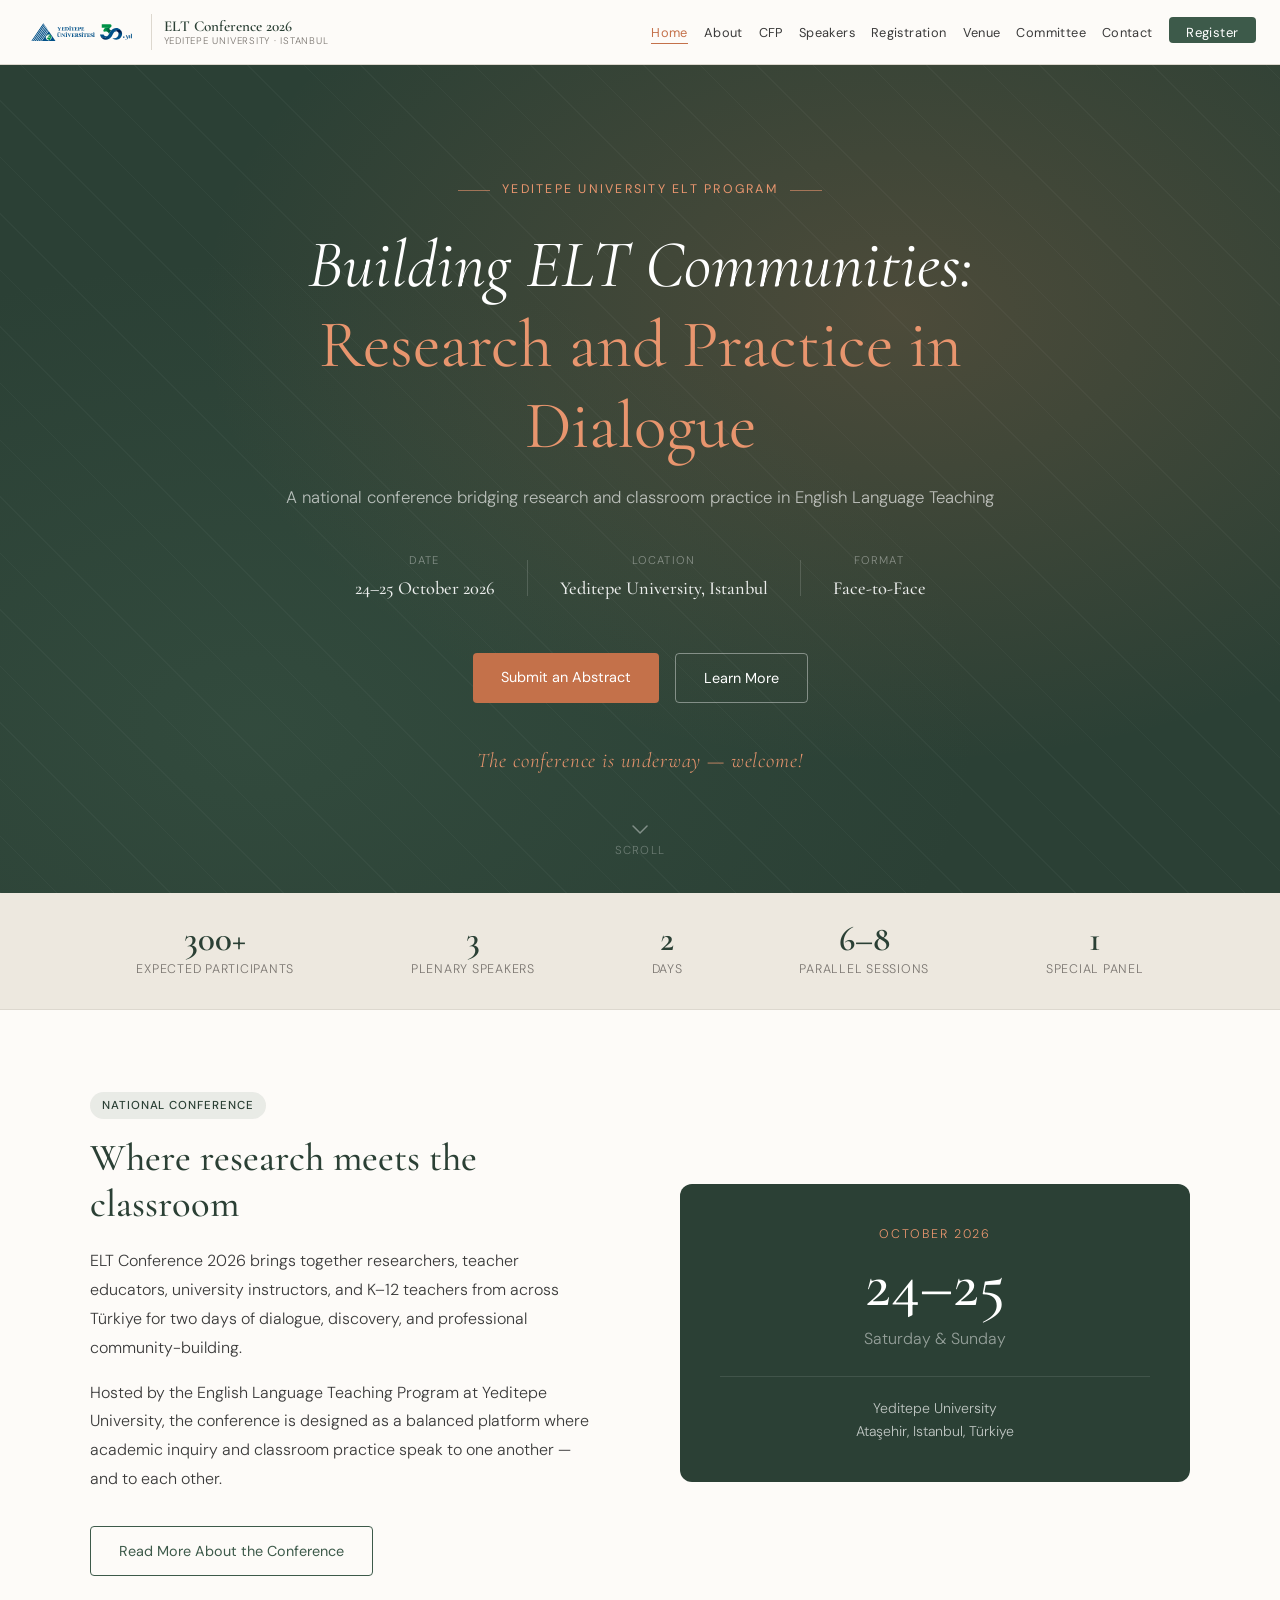
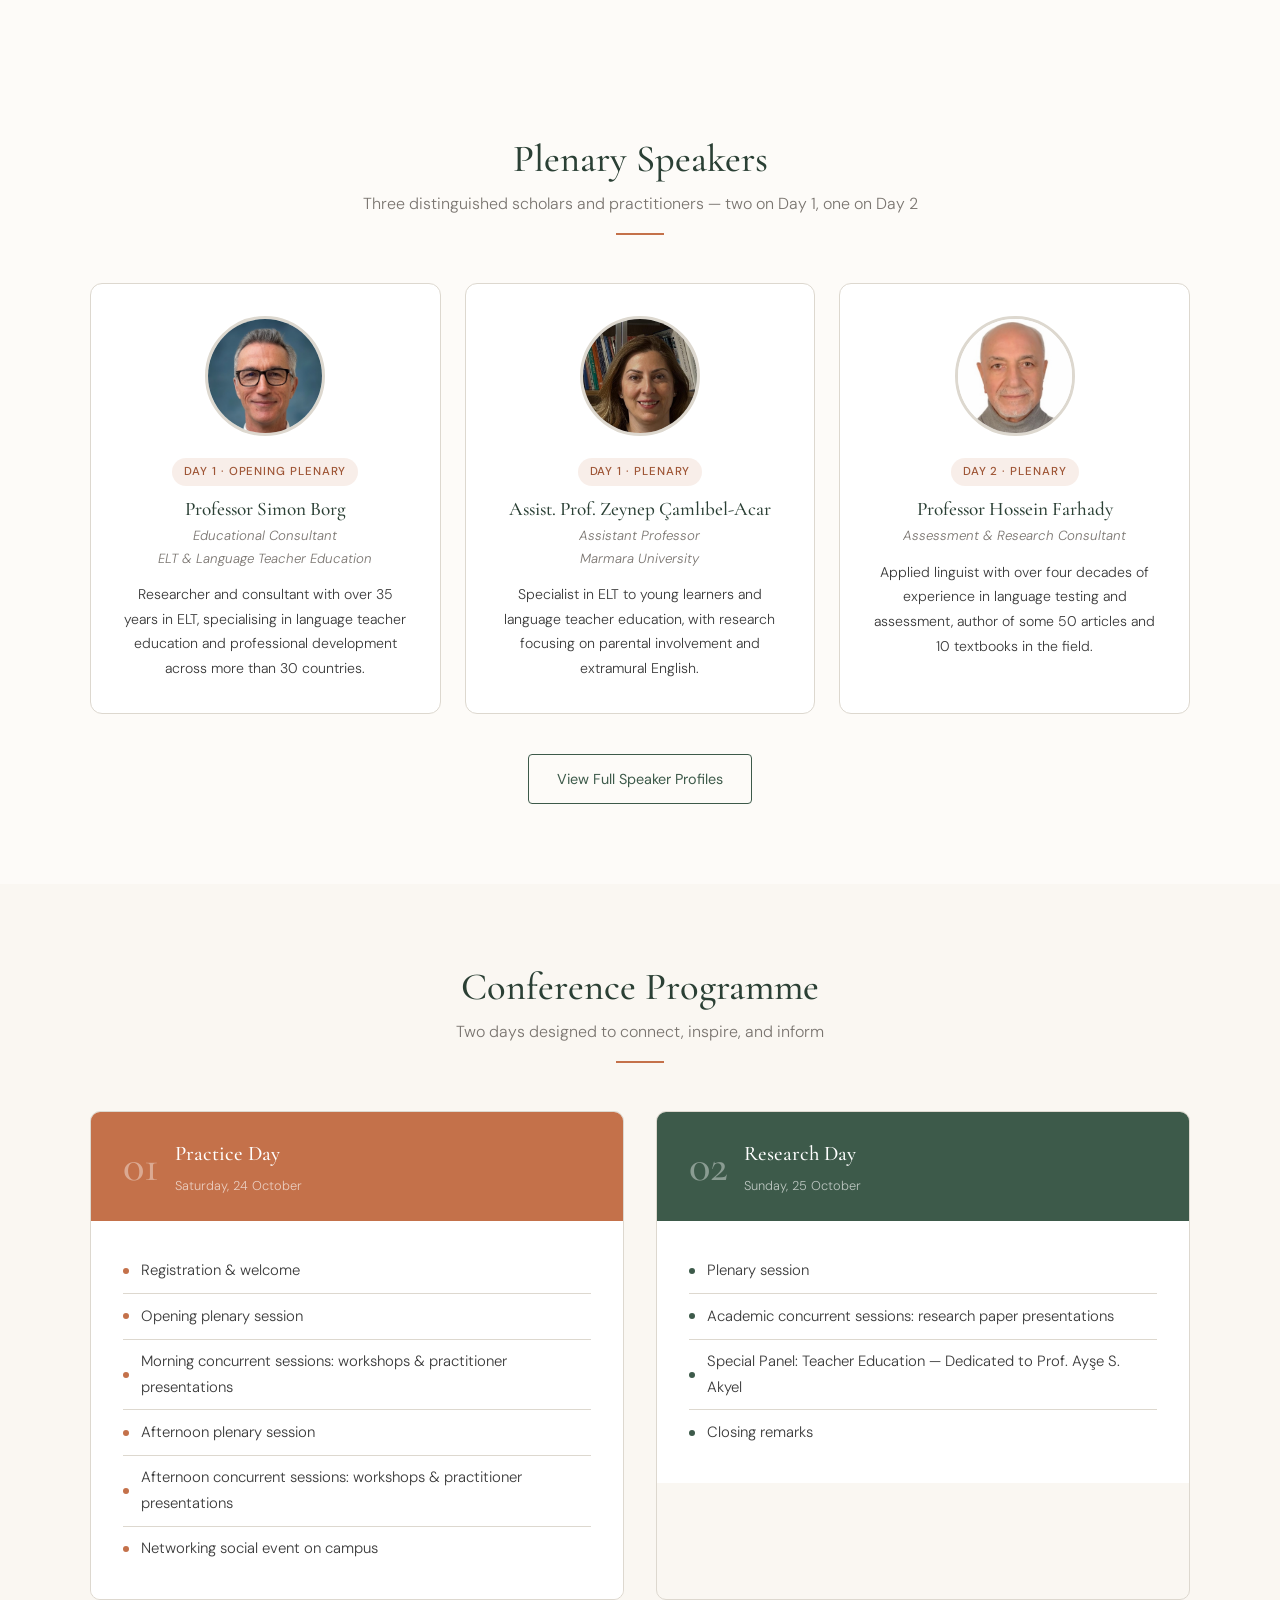
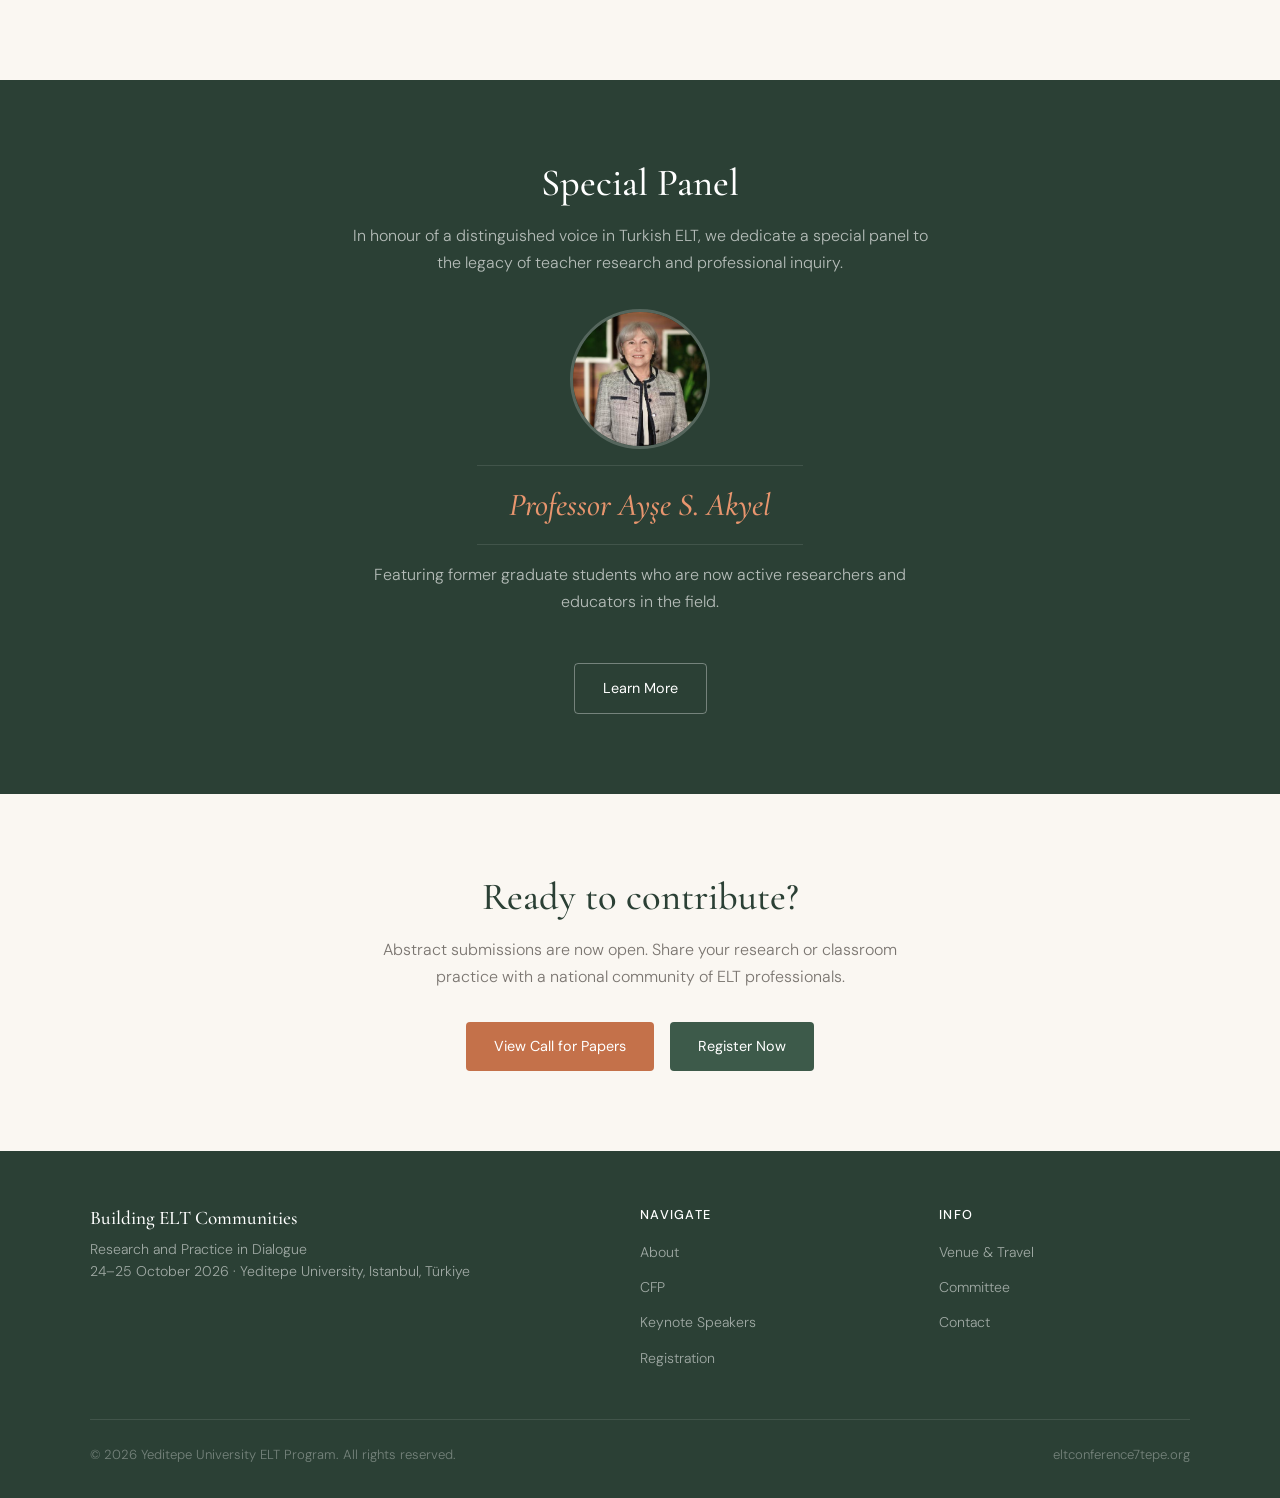
==== index.html @ a8ab94f6 "Update index.html" ====
<!DOCTYPE html>
<html lang="en">
<head>
  <meta charset="UTF-8">
  <meta name="viewport" content="width=device-width, initial-scale=1.0">
  <link rel="icon" href="data:image/svg+xml,<svg xmlns='http://www.w3.org/2000/svg' viewBox='0 0 32 32'><rect width='32' height='32' rx='5' fill='%232B4035'/><text x='50%25' y='44%25' dominant-baseline='middle' text-anchor='middle' font-family='Georgia,serif' font-size='13' font-weight='700' fill='%23E8956E'>YU</text><text x='50%25' y='78%25' dominant-baseline='middle' text-anchor='middle' font-family='Georgia,serif' font-size='9' font-weight='400' fill='rgba(255,255,255,0.7)'>ELT</text></svg>">
  <title>ELT Conference 2026 – Yeditepe University</title>
  <meta name="description" content="Building ELT Communities: Research and Practice in Dialogue. 24–25 October 2026, Yeditepe University, Istanbul.">
  <link rel="stylesheet" href="style.css">
  <style>
    .hero {
      min-height: 92vh;
      background: var(--forest-dark);
      display: flex;
      align-items: center;
      justify-content: center;
      text-align: center;
      position: relative;
      overflow: hidden;
      padding: 4rem 2rem;
    }

    .hero::before {
      content: '';
      position: absolute;
      inset: 0;
      background:
        radial-gradient(ellipse at 70% 30%, rgba(196,113,74,0.22) 0%, transparent 55%),
        radial-gradient(ellipse at 20% 80%, rgba(82,122,98,0.18) 0%, transparent 50%);
      pointer-events: none;
    }

    .hero-pattern {
      position: absolute;
      inset: 0;
      opacity: 0.03;
      background-image: repeating-linear-gradient(
        45deg,
        #fff 0px, #fff 1px,
        transparent 1px, transparent 40px
      );
      pointer-events: none;
    }

    .hero-content {
      position: relative;
      z-index: 1;
      max-width: 780px;
    }

    .hero-eyebrow {
      font-size: 0.78rem;
      letter-spacing: 0.18em;
      text-transform: uppercase;
      color: var(--terracotta-light);
      font-weight: 400;
      margin-bottom: 1.5rem;
      display: flex;
      align-items: center;
      justify-content: center;
      gap: 0.75rem;
    }

    .hero-eyebrow::before,
    .hero-eyebrow::after {
      content: '';
      width: 32px;
      height: 1px;
      background: var(--terracotta-light);
      opacity: 0.6;
    }

    .hero h1 {
      color: #fff;
      font-size: clamp(2.4rem, 6vw, 4.2rem);
      font-style: italic;
      margin-bottom: 1rem;
      font-weight: 400;
    }

    .hero h1 em {
      font-style: normal;
      color: var(--terracotta-light);
    }

    .hero-subtitle {
      font-size: 1.05rem;
      color: rgba(255,255,255,0.65);
      margin-bottom: 2.5rem;
      font-weight: 300;
    }

    .hero-meta {
      display: flex;
      align-items: center;
      justify-content: center;
      gap: 2rem;
      flex-wrap: wrap;
      margin-bottom: 3rem;
    }

    .hero-meta-item {
      text-align: center;
    }

    .hero-meta-item .label {
      display: block;
      font-size: 0.7rem;
      letter-spacing: 0.12em;
      text-transform: uppercase;
      color: rgba(255,255,255,0.4);
      margin-bottom: 0.2rem;
    }

    .hero-meta-item .value {
      font-family: 'Cormorant Garamond', serif;
      font-size: 1.15rem;
      font-weight: 500;
      color: rgba(255,255,255,0.9);
    }

    .hero-sep {
      width: 1px;
      height: 36px;
      background: rgba(255,255,255,0.15);
    }

    .hero-actions {
      display: flex;
      gap: 1rem;
      justify-content: center;
      flex-wrap: wrap;
    }

    .hero-scroll {
      position: absolute;
      bottom: 2rem;
      left: 50%;
      transform: translateX(-50%);
      display: flex;
      flex-direction: column;
      align-items: center;
      gap: 0.4rem;
      color: rgba(255,255,255,0.3);
      font-size: 0.72rem;
      letter-spacing: 0.1em;
      text-transform: uppercase;
      animation: bounceDown 2s ease-in-out infinite;
    }

    .hero-scroll svg { opacity: 0.4; }

    @keyframes bounceDown {
      0%, 100% { transform: translateX(-50%) translateY(0); }
      50%       { transform: translateX(-50%) translateY(6px); }
    }

    /* Countdown */
    .hero-countdown {
      margin-top: 2.5rem;
      display: flex;
      gap: 1.25rem;
      justify-content: center;
      flex-wrap: wrap;
    }

    .countdown-unit {
      display: flex;
      flex-direction: column;
      align-items: center;
      gap: 0.35rem;
    }

    .countdown-number {
      font-family: 'Cormorant Garamond', serif;
      font-size: 3rem;
      font-weight: 500;
      color: #fff;
      line-height: 1;
      min-width: 3ch;
      text-align: center;
      background: rgba(255,255,255,0.07);
      border: 1px solid rgba(255,255,255,0.12);
      border-radius: 8px;
      padding: 0.5rem 1rem;
      letter-spacing: 0.02em;
    }

    .countdown-label {
      font-size: 0.65rem;
      letter-spacing: 0.12em;
      text-transform: uppercase;
      color: rgba(255,255,255,0.4);
    }

    .countdown-sep {
      font-family: 'Cormorant Garamond', serif;
      font-size: 2.4rem;
      color: rgba(255,255,255,0.2);
      line-height: 1;
      padding-top: 0.5rem;
      align-self: flex-start;
    }

    .countdown-ended {
      font-family: 'Cormorant Garamond', serif;
      font-size: 1.3rem;
      font-style: italic;
      color: var(--terracotta-light);
      letter-spacing: 0.04em;
    }

    /* Stats strip */
    .stats-strip {
      background: var(--sand);
      border-bottom: 1px solid var(--border);
      padding: 1.75rem 2rem;
    }

    .stats-inner {
      max-width: 1100px;
      margin: 0 auto;
      display: flex;
      justify-content: space-around;
      flex-wrap: wrap;
      gap: 1.5rem;
    }

    .stat {
      text-align: center;
    }

    .stat-number {
      font-family: 'Cormorant Garamond', serif;
      font-size: 2.2rem;
      font-weight: 600;
      color: var(--forest-dark);
      line-height: 1;
      margin-bottom: 0.2rem;
    }

    .stat-label {
      font-size: 0.78rem;
      letter-spacing: 0.06em;
      color: var(--muted);
      text-transform: uppercase;
    }

    /* About strip */
    .about-strip {
      padding: 5rem 2rem;
    }

    .about-strip-inner {
      max-width: 1100px;
      margin: 0 auto;
      display: grid;
      grid-template-columns: 1fr 1fr;
      gap: 5rem;
      align-items: center;
    }

    .about-text h2 {
      color: var(--forest-dark);
      margin-bottom: 1.25rem;
    }

    .about-text p {
      margin-bottom: 1rem;
      line-height: 1.8;
    }

    .about-visual {
      position: relative;
    }

    .date-card {
      background: var(--forest-dark);
      color: #fff;
      border-radius: 12px;
      padding: 2.5rem;
      text-align: center;
    }

    .date-card .month {
      font-size: 0.78rem;
      letter-spacing: 0.15em;
      text-transform: uppercase;
      color: var(--terracotta-light);
      margin-bottom: 0.5rem;
    }

    .date-card .days {
      font-family: 'Cormorant Garamond', serif;
      font-size: 4rem;
      font-weight: 500;
      color: #fff;
      line-height: 1;
      margin-bottom: 0.5rem;
    }

    .date-card .year {
      font-size: 1rem;
      color: rgba(255,255,255,0.5);
      margin-bottom: 1.5rem;
    }

    .date-card .location {
      font-size: 0.88rem;
      color: rgba(255,255,255,0.7);
      border-top: 1px solid rgba(255,255,255,0.1);
      padding-top: 1.25rem;
      line-height: 1.6;
    }

    /* Days section */
    .days-grid {
      max-width: 1100px;
      margin: 0 auto;
      display: grid;
      grid-template-columns: 1fr 1fr;
      gap: 2rem;
    }

    .day-card {
      border-radius: 10px;
      overflow: hidden;
      border: 1px solid var(--border);
    }

    .day-header {
      padding: 1.5rem 2rem;
      display: flex;
      align-items: center;
      gap: 1rem;
    }

    .day-header.day1 { background: var(--terracotta); }
    .day-header.day2 { background: var(--forest); }

    .day-num {
      font-family: 'Cormorant Garamond', serif;
      font-size: 2.8rem;
      font-weight: 500;
      color: rgba(255,255,255,0.4);
      line-height: 1;
    }

    .day-info .day-title {
      font-family: 'Cormorant Garamond', serif;
      font-size: 1.3rem;
      font-weight: 500;
      color: #fff;
    }

    .day-info .day-date {
      font-size: 0.8rem;
      color: rgba(255,255,255,0.65);
      margin-top: 0.2rem;
    }

    .day-body {
      background: #fff;
      padding: 1.75rem 2rem;
    }

    .day-body ul {
      list-style: none;
    }

    .day-body ul li {
      padding: 0.6rem 0;
      border-bottom: 1px solid var(--border);
      font-size: 0.93rem;
      color: var(--ink-light);
      display: flex;
      align-items: center;
      gap: 0.75rem;
    }

    .day-body ul li:last-child { border-bottom: none; }

    .day-body ul li::before {
      content: '';
      width: 6px;
      height: 6px;
      border-radius: 50%;
      flex-shrink: 0;
    }

    .day-card:first-child .day-body ul li::before { background: var(--terracotta); }
    .day-card:last-child  .day-body ul li::before { background: var(--forest); }

    /* Panel spotlight */
    .panel-spotlight {
      background: var(--forest-dark);
      padding: 5rem 2rem;
      text-align: center;
    }

    .panel-spotlight h2 {
      color: #fff;
      margin-bottom: 1rem;
    }

    .panel-spotlight p {
      color: rgba(255,255,255,0.65);
      max-width: 600px;
      margin: 0 auto 2rem;
    }

    .panel-name {
      display: inline-block;
      font-family: 'Cormorant Garamond', serif;
      font-size: 2rem;
      font-weight: 500;
      font-style: italic;
      color: var(--terracotta-light);
      border-top: 1px solid rgba(255,255,255,0.1);
      border-bottom: 1px solid rgba(255,255,255,0.1);
      padding: 0.75rem 2rem;
      margin-bottom: 1rem;
    }

    /* CTA */
    .cta-section {
      padding: 5rem 2rem;
      text-align: center;
      background: var(--cream);
    }

    .cta-section h2 {
      color: var(--forest-dark);
      margin-bottom: 1rem;
    }

    .cta-section p {
      color: var(--muted);
      margin-bottom: 2rem;
      max-width: 520px;
      margin-left: auto;
      margin-right: auto;
    }

    @media (max-width: 768px) {
      .about-strip-inner { grid-template-columns: 1fr; gap: 3rem; }
      .days-grid { grid-template-columns: 1fr; }
      .hero-sep { display: none; }
    }
  </style>
</head>
<body>

<nav>
  <div class="nav-inner">
    <a href="index.html" class="nav-logo">
  <img src="yulogo.svg" alt="Yeditepe University" style="height:32px;width:auto;display:block;">
  <span class="nav-logo-divider"></span>
  <span class="nav-logo-text">
    ELT Conference 2026
    <span>Yeditepe University · Istanbul</span>
  </span>
</a>
    <ul class="nav-links" id="nav-links">
      <li><a href="index.html" class="active">Home</a></li>
      <li><a href="about.html">About</a></li>
      <li><a href="cfp.html">CFP</a></li>
      <li><a href="speakers.html">Speakers</a></li>
      <li><a href="registration.html">Registration</a></li>
      <li><a href="venue.html">Venue</a></li>
      <li><a href="committee.html">Committee</a></li>
      <li><a href="contact.html">Contact</a></li>
      <li><a href="registration.html" class="nav-register">Register</a></li>
    </ul>
    <button class="nav-hamburger" id="hamburger" aria-label="Menu">
      <span></span><span></span><span></span>
    </button>
  </div>
</nav>

<!-- HERO -->
<section class="hero">
  <div class="hero-pattern"></div>
  <div class="hero-content">
    <div class="hero-eyebrow fade-up">Yeditepe University ELT Program</div>
    <h1 class="fade-up fade-up-2">
      Building ELT Communities:<br>
      <em>Research and Practice in Dialogue</em>
    </h1>
    <p class="hero-subtitle fade-up fade-up-3">
      A national conference bridging research and classroom practice in English Language Teaching
    </p>
    <div class="hero-meta fade-up fade-up-4">
      <div class="hero-meta-item">
        <span class="label">Date</span>
        <span class="value">24–25 October 2026</span>
      </div>
      <div class="hero-sep"></div>
      <div class="hero-meta-item">
        <span class="label">Location</span>
        <span class="value">Yeditepe University, Istanbul</span>
      </div>
      <div class="hero-sep"></div>
      <div class="hero-meta-item">
        <span class="label">Format</span>
        <span class="value">Face-to-Face</span>
      </div>
    </div>
    <div class="hero-actions fade-up fade-up-4">
      <a href="cfp.html" class="btn btn-primary">Submit an Abstract</a>
      <a href="about.html" class="btn btn-outline" style="color:#fff;border-color:rgba(255,255,255,0.4);">Learn More</a>
    </div>

    <!-- COUNTDOWN -->
    <div class="hero-countdown fade-up fade-up-4" id="countdown-wrap">
      <div class="countdown-unit">
        <span class="countdown-number" id="cd-days">--</span>
        <span class="countdown-label">Days</span>
      </div>
      <span class="countdown-sep">:</span>
      <div class="countdown-unit">
        <span class="countdown-number" id="cd-hours">--</span>
        <span class="countdown-label">Hours</span>
      </div>
      <span class="countdown-sep">:</span>
      <div class="countdown-unit">
        <span class="countdown-number" id="cd-minutes">--</span>
        <span class="countdown-label">Minutes</span>
      </div>
      <span class="countdown-sep">:</span>
      <div class="countdown-unit">
        <span class="countdown-number" id="cd-seconds">--</span>
        <span class="countdown-label">Seconds</span>
      </div>
    </div>
  </div>
  <div class="hero-scroll">
    <svg width="16" height="10" viewBox="0 0 16 10" fill="none">
      <path d="M1 1L8 8L15 1" stroke="white" stroke-width="1.5" stroke-linecap="round"/>
    </svg>
    Scroll
  </div>
</section>

<!-- STATS STRIP -->
<div class="stats-strip">
  <div class="stats-inner">
    <div class="stat">
      <div class="stat-number">300+</div>
      <div class="stat-label">Expected Participants</div>
    </div>
    <div class="stat">
      <div class="stat-number">3</div>
      <div class="stat-label">Plenary Speakers</div>
    </div>
    <div class="stat">
      <div class="stat-number">2</div>
      <div class="stat-label">Days</div>
    </div>
    <div class="stat">
      <div class="stat-number">6–8</div>
      <div class="stat-label">Parallel Sessions</div>
    </div>
    <div class="stat">
      <div class="stat-number">1</div>
      <div class="stat-label">Special Panel</div>
    </div>
  </div>
</div>

<!-- ABOUT STRIP -->
<div class="about-strip">
  <div class="about-strip-inner">
    <div class="about-text">
      <span class="badge badge-forest" style="margin-bottom:1rem;">National Conference</span>
      <h2>Where research meets the classroom</h2>
      <p>
        ELT Conference 2026 brings together researchers, teacher educators, university instructors, and K–12 teachers from across Türkiye for two days of dialogue, discovery, and professional community-building.
      </p>
      <p>
        Hosted by the English Language Teaching Program at Yeditepe University, the conference is designed as a balanced platform where academic inquiry and classroom practice speak to one another — and to each other.
      </p>
      <a href="about.html" class="btn btn-outline" style="margin-top:1rem;">Read More About the Conference</a>
    </div>
    <div class="about-visual">
      <div class="date-card">
        <div class="month">October 2026</div>
        <div class="days">24–25</div>
        <div class="year">Saturday & Sunday</div>
        <div class="location">
          Yeditepe University<br>
          Ataşehir, Istanbul, Türkiye
        </div>
      </div>
    </div>
  </div>
</div>

<!-- PLENARY SPEAKERS -->
<section class="section">
  <div class="section-title">
    <h2>Plenary Speakers</h2>
    <p>Three distinguished scholars and practitioners — two on Day 1, one on Day 2</p>
    <span class="ornament"></span>
  </div>
  <div style="max-width:1100px;margin:0 auto;display:grid;grid-template-columns:repeat(3,1fr);gap:1.5rem;">

    <div style="background:#fff;border:1px solid var(--border);border-radius:12px;padding:2rem;text-align:center;">
      <img src="[data-uri]" alt="Professor Simon Borg"
           style="width:120px;height:120px;border-radius:50%;object-fit:cover;object-position:top center;border:3px solid var(--border);margin:0 auto 1.25rem;display:block;">
      <span class="badge badge-terracotta" style="margin-bottom:0.75rem;">Day 1 · Opening Plenary</span>
      <h4 style="color:var(--forest-dark);margin-bottom:0.25rem;font-size:1.2rem;">Professor Simon Borg</h4>
      <p style="font-size:0.83rem;color:var(--muted);font-style:italic;margin-bottom:0.75rem;">Educational Consultant<br>ELT &amp; Language Teacher Education</p>
      <p style="font-size:0.88rem;color:var(--ink-light);line-height:1.75;">Researcher and consultant with over 35 years in ELT, specialising in language teacher education and professional development across more than 30 countries.</p>
    </div>

    <div style="background:#fff;border:1px solid var(--border);border-radius:12px;padding:2rem;text-align:center;">
      <img src="[data-uri]" alt="Assist Prof. Zeynep Çamlıbel-Acar"
           style="width:120px;height:120px;border-radius:50%;object-fit:cover;object-position:center center;border:3px solid var(--border);margin:0 auto 1.25rem;display:block;">
      <span class="badge badge-terracotta" style="margin-bottom:0.75rem;">Day 1 · Plenary</span>
      <h4 style="color:var(--forest-dark);margin-bottom:0.25rem;font-size:1.2rem;">Assist. Prof. Zeynep Çamlıbel-Acar</h4>
      <p style="font-size:0.83rem;color:var(--muted);font-style:italic;margin-bottom:0.75rem;">Assistant Professor<br>Marmara University</p>
      <p style="font-size:0.88rem;color:var(--ink-light);line-height:1.75;">Specialist in ELT to young learners and language teacher education, with research focusing on parental involvement and extramural English.</p>
    </div>

    <div style="background:#fff;border:1px solid var(--border);border-radius:12px;padding:2rem;text-align:center;">
      <img src="[data-uri]" alt="Professor Hossein Farhady"
           style="width:120px;height:120px;border-radius:50%;object-fit:cover;object-position:top center;border:3px solid var(--border);margin:0 auto 1.25rem;display:block;">
      <span class="badge badge-terracotta" style="margin-bottom:0.75rem;">Day 2 · Plenary</span>
      <h4 style="color:var(--forest-dark);margin-bottom:0.25rem;font-size:1.2rem;">Professor Hossein Farhady</h4>
      <p style="font-size:0.83rem;color:var(--muted);font-style:italic;margin-bottom:0.75rem;">Assessment &amp; Research Consultant<br></p>
      <p style="font-size:0.88rem;color:var(--ink-light);line-height:1.75;">Applied linguist with over four decades of experience in language testing and assessment, author of some 50 articles and 10 textbooks in the field.</p>
    </div>

  </div>
  <div style="text-align:center;margin-top:2.5rem;">
    <a href="speakers.html" class="btn btn-outline">View Full Speaker Profiles</a>
  </div>
</section>

<!-- CONFERENCE DAYS -->
<section class="section section-alt">
  <div class="section-title">
    <h2>Conference Programme</h2>
    <p>Two days designed to connect, inspire, and inform</p>
    <span class="ornament"></span>
  </div>
  <div class="days-grid">
    <div class="day-card">
      <div class="day-header day1">
        <div class="day-num">01</div>
        <div class="day-info">
          <div class="day-title">Practice Day</div>
          <div class="day-date">Saturday, 24 October</div>
        </div>
      </div>
      <div class="day-body">
        <ul>
          <li>Registration &amp; welcome</li>
          <li>Opening plenary session</li>
          <li>Morning concurrent sessions: workshops &amp; practitioner presentations</li>
          <li>Afternoon plenary session</li>
          <li>Afternoon concurrent sessions: workshops &amp; practitioner presentations</li>
          <li>Networking social event on campus</li>
        </ul>
      </div>
    </div>
    <div class="day-card">
      <div class="day-header day2">
        <div class="day-num">02</div>
        <div class="day-info">
          <div class="day-title">Research Day</div>
          <div class="day-date">Sunday, 25 October</div>
        </div>
      </div>
      <div class="day-body">
        <ul>
          <li>Plenary session</li>
          <li>Academic concurrent sessions: research paper presentations</li>
          <li>Special Panel: Teacher Education — Dedicated to Prof. Ayşe S. Akyel</li>
          <li>Closing remarks</li>
        </ul>
      </div>
    </div>
  </div>
</section>



<!-- PANEL SPOTLIGHT -->
<section class="panel-spotlight">
  <h2>Special Panel</h2>
  <p>In honour of a distinguished voice in Turkish ELT, we dedicate a special panel to the legacy of teacher research and professional inquiry.</p>
  <img src="[data-uri]" alt="Professor Ayşe S. Akyel"
       style="width:140px;height:140px;border-radius:50%;object-fit:cover;object-position:top center;border:3px solid rgba(255,255,255,0.2);margin:1.5rem auto 1rem;display:block;">
  <div class="panel-name">Professor Ayşe S. Akyel</div>
  <p>Featuring former graduate students who are now active researchers and educators in the field.</p>
  <a href="about.html#panel" class="btn btn-outline" style="color:#fff;border-color:rgba(255,255,255,0.35);margin-top:1rem;">Learn More</a>
</section>

<!-- CTA -->
<section class="cta-section">
  <h2>Ready to contribute?</h2>
  <p>Abstract submissions are now open. Share your research or classroom practice with a national community of ELT professionals.</p>
  <div style="display:flex;gap:1rem;justify-content:center;flex-wrap:wrap;">
    <a href="cfp.html" class="btn btn-primary">View Call for Papers</a>
    <a href="registration.html" class="btn btn-forest">Register Now</a>
  </div>
</section>

<footer>
  <div class="footer-inner">
    <div class="footer-brand">
      <h3>Building ELT Communities</h3>
      <p>Research and Practice in Dialogue<br>24–25 October 2026 · Yeditepe University, Istanbul, Türkiye</p>
    </div>
    <div class="footer-col">
      <h4>Navigate</h4>
      <ul>
        <li><a href="about.html">About</a></li>
        <li><a href="cfp.html">CFP</a></li>
        <li><a href="speakers.html">Keynote Speakers</a></li>
        <li><a href="registration.html">Registration</a></li>
      </ul>
    </div>
    <div class="footer-col">
      <h4>Info</h4>
      <ul>
        <li><a href="venue.html">Venue & Travel</a></li>
        <li><a href="committee.html">Committee</a></li>
        <li><a href="contact.html">Contact</a></li>
      </ul>
    </div>
  </div>
  <div class="footer-bottom">
    <span>© 2026 Yeditepe University ELT Program. All rights reserved.</span>
    <span>eltconference7tepe.org</span>
  </div>
</footer>

<script>
  const hamburger = document.getElementById('hamburger');
  const navLinks = document.getElementById('nav-links');
  hamburger.addEventListener('click', () => navLinks.classList.toggle('open'));

  // Countdown to 24 October 2026 09:00 Istanbul time (UTC+3)
  (function() {
    var target = new Date('2026-10-24T09:00:00+03:00').getTime();

    function pad(n) { return String(n).padStart(2, '0'); }

    function tick() {
      var now  = Date.now();
      var diff = target - now;

      if (diff <= 0) {
        document.getElementById('countdown-wrap').innerHTML =
          '<span class="countdown-ended">The conference is underway — welcome!</span>';
        return;
      }

      var days    = Math.floor(diff / 86400000);
      var hours   = Math.floor((diff % 86400000) / 3600000);
      var minutes = Math.floor((diff % 3600000)  / 60000);
      var seconds = Math.floor((diff % 60000)    / 1000);

      document.getElementById('cd-days').textContent    = days;
      document.getElementById('cd-hours').textContent   = pad(hours);
      document.getElementById('cd-minutes').textContent = pad(minutes);
      document.getElementById('cd-seconds').textContent = pad(seconds);
    }

    tick();
    setInterval(tick, 1000);
  })();
</script>

</body>
</html>
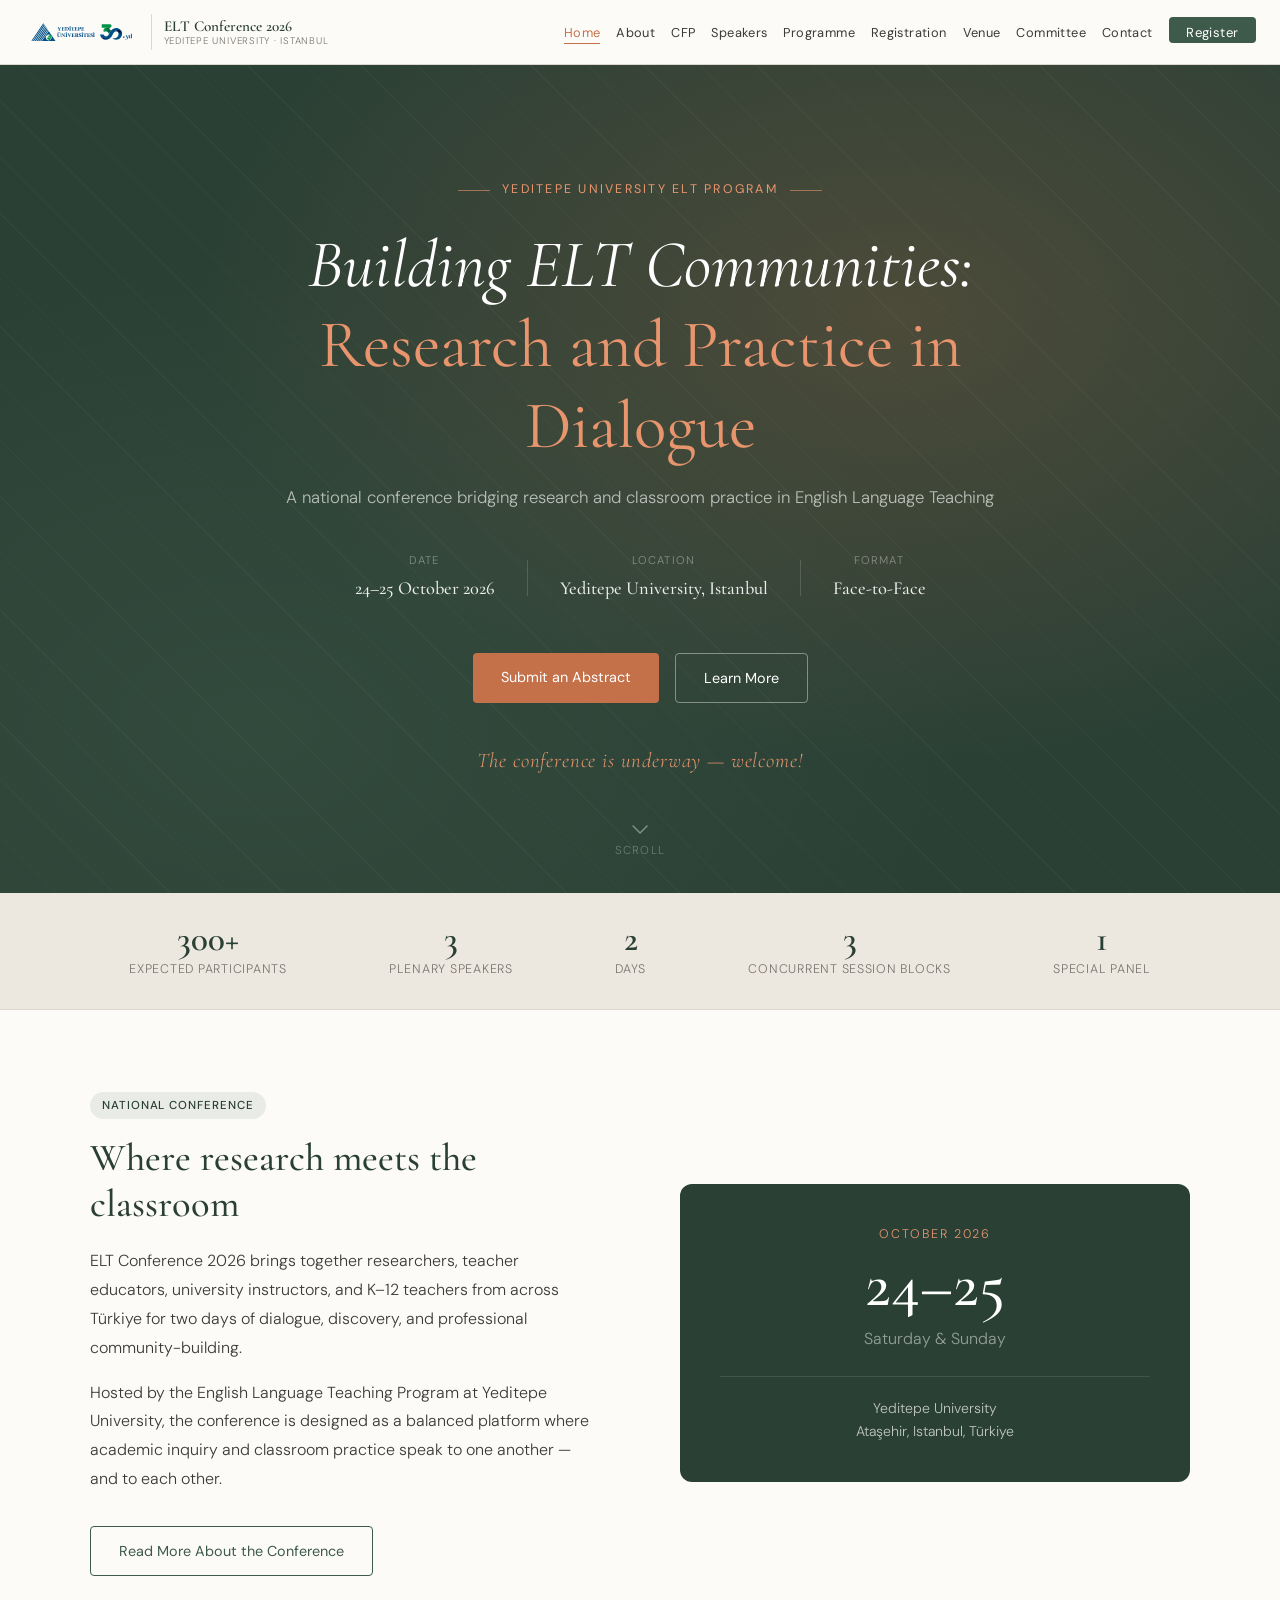
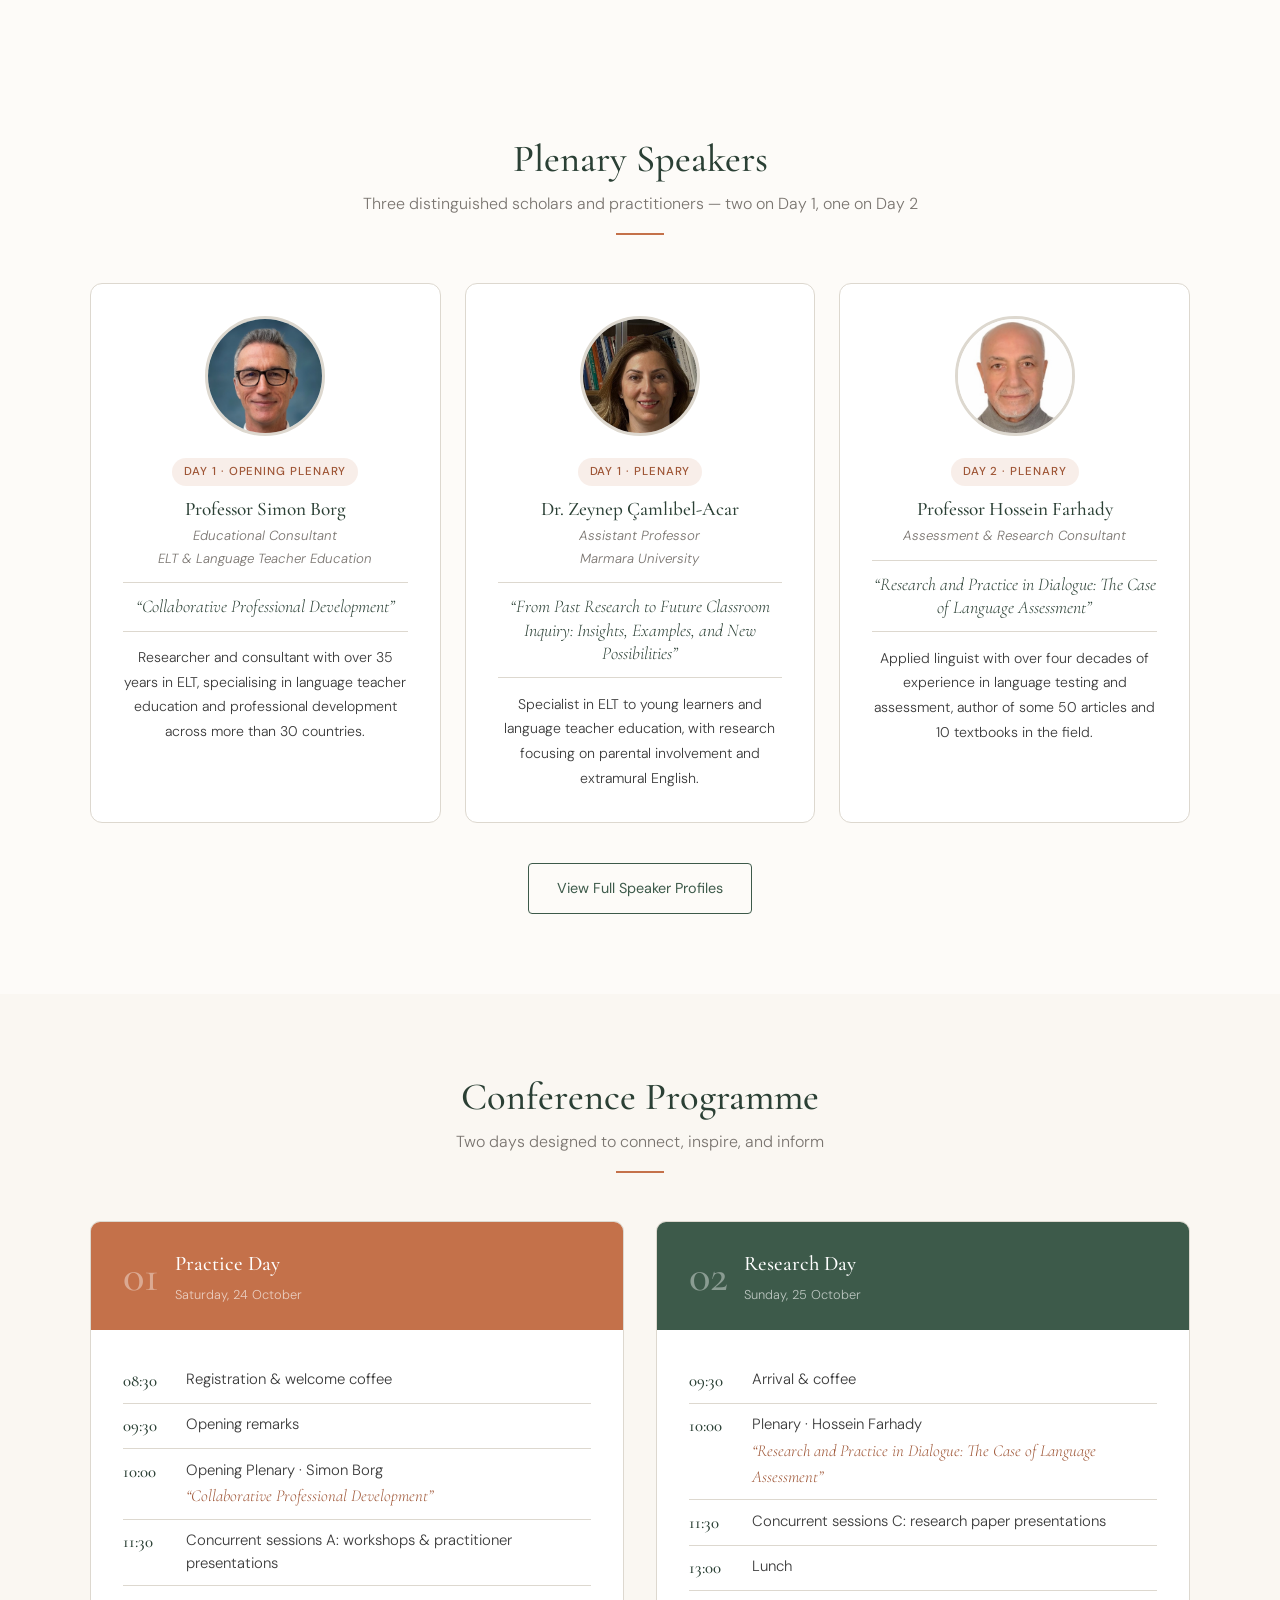
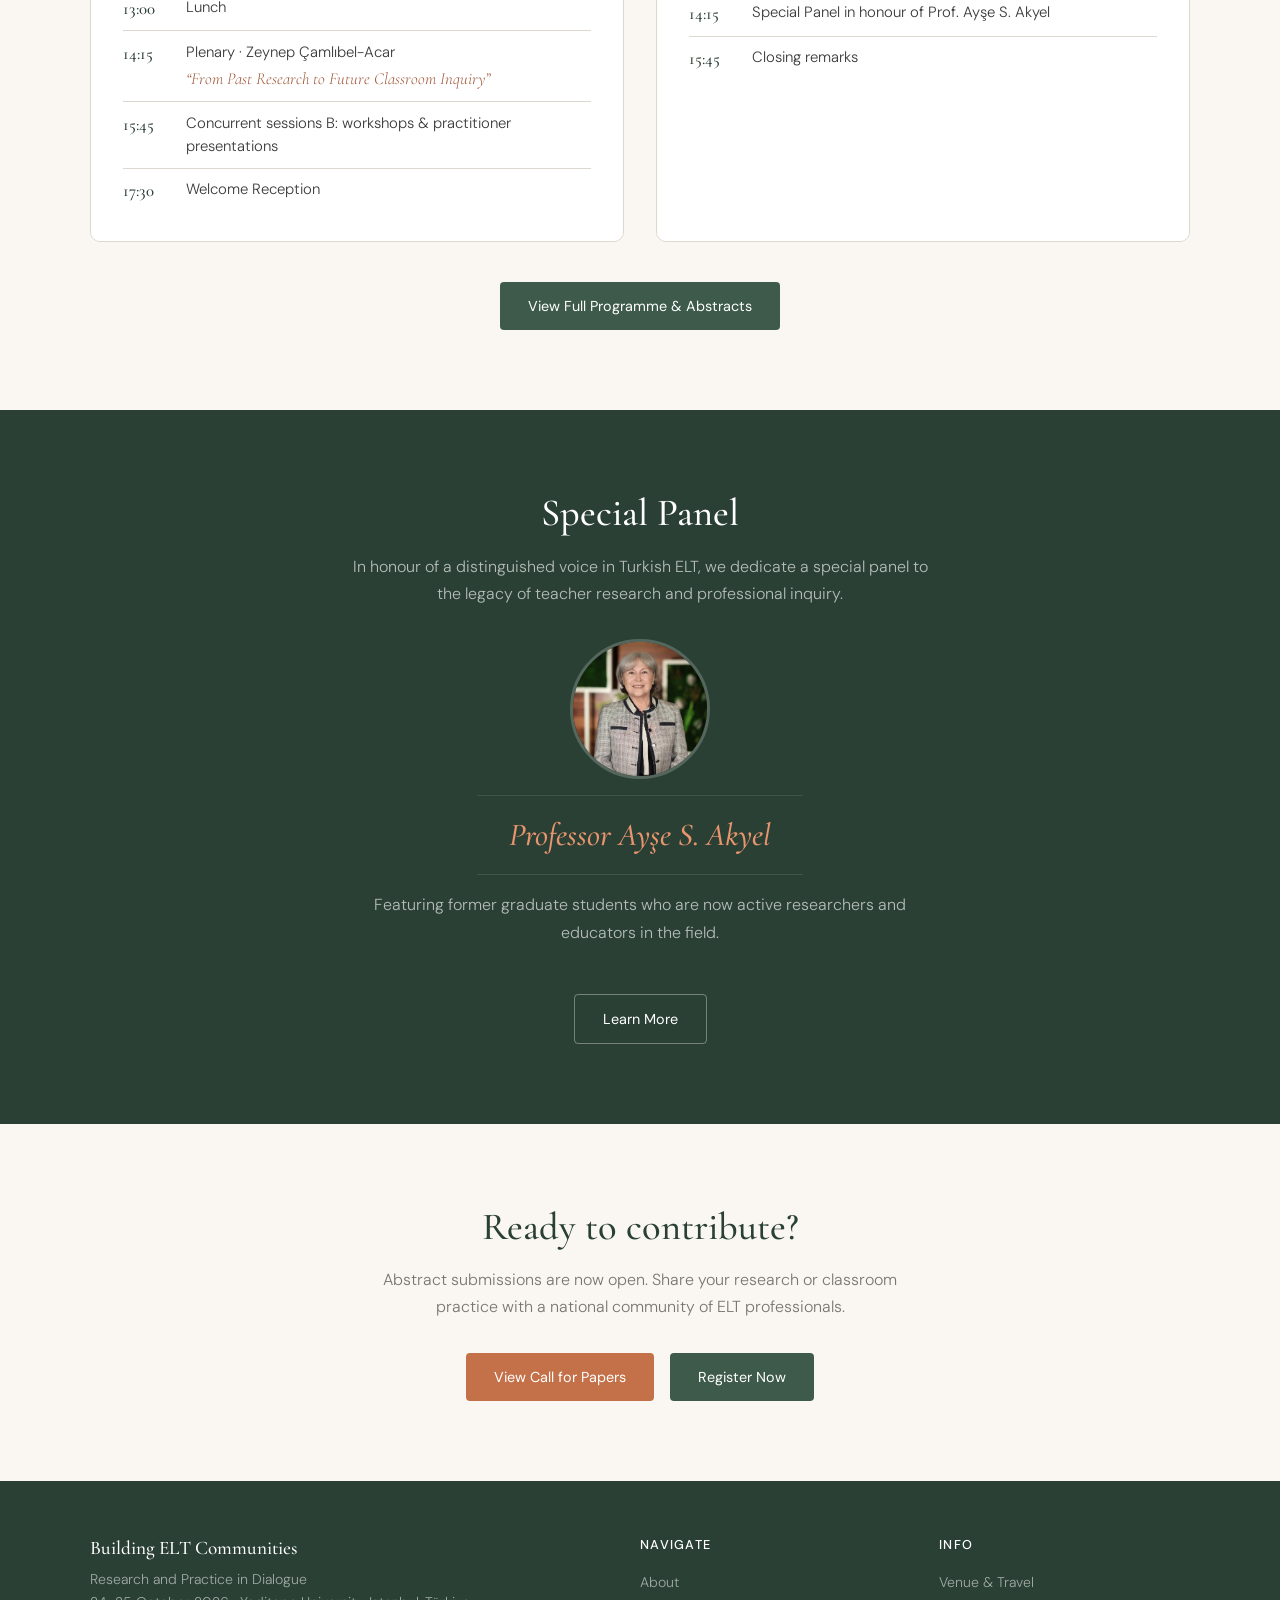
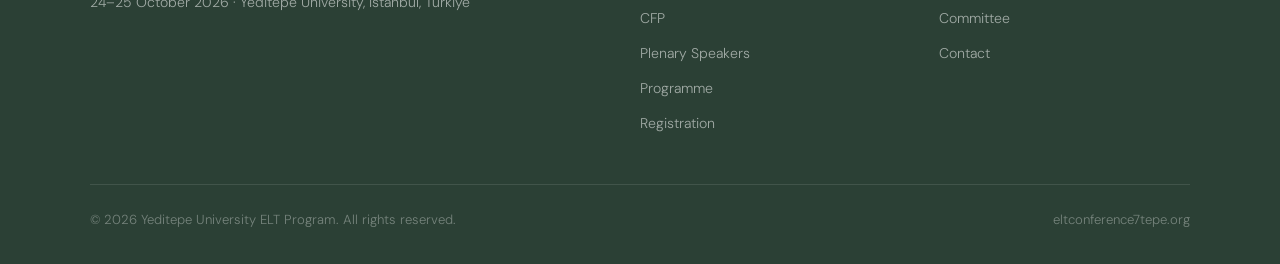
==== commit 5755ba87: "Add files via upload" ====
--- a/index.html
+++ b/index.html
@@ -390,6 +390,14 @@
 
     .day-card:first-child .day-body ul li::before { background: var(--terracotta); }
     .day-card:last-child  .day-body ul li::before { background: var(--forest); }
+
+    .day-card { display: flex; flex-direction: column; }
+    .day-card .day-body { flex: 1; }
+    .day-body ul.prog-list li { align-items: flex-start; }
+    .day-body ul.prog-list li::before { display: none; }
+    .prog-list .tm { font-family: 'Cormorant Garamond', serif; font-size: 1.05rem; font-weight: 500; color: var(--forest-dark); min-width: 3.2rem; line-height: 1.5; }
+    .prog-list .it { line-height: 1.55; }
+    .prog-list .pt { display: block; font-family: 'Cormorant Garamond', serif; font-style: italic; font-size: 1.05rem; color: var(--terracotta-dark); margin-top: 0.1rem; }
 
     /* Panel spotlight */
     .panel-spotlight {
@@ -466,6 +474,7 @@
       <li><a href="about.html">About</a></li>
       <li><a href="cfp.html">CFP</a></li>
       <li><a href="speakers.html">Speakers</a></li>
+      <li><a href="programme.html">Programme</a></li>
       <li><a href="registration.html">Registration</a></li>
       <li><a href="venue.html">Venue</a></li>
       <li><a href="committee.html">Committee</a></li>
@@ -558,8 +567,8 @@
       <div class="stat-label">Days</div>
     </div>
     <div class="stat">
-      <div class="stat-number">6–8</div>
-      <div class="stat-label">Parallel Sessions</div>
+      <div class="stat-number">3</div>
+      <div class="stat-label">Concurrent Session Blocks</div>
     </div>
     <div class="stat">
       <div class="stat-number">1</div>
@@ -611,15 +620,17 @@
       <span class="badge badge-terracotta" style="margin-bottom:0.75rem;">Day 1 · Opening Plenary</span>
       <h4 style="color:var(--forest-dark);margin-bottom:0.25rem;font-size:1.2rem;">Professor Simon Borg</h4>
       <p style="font-size:0.83rem;color:var(--muted);font-style:italic;margin-bottom:0.75rem;">Educational Consultant<br>ELT &amp; Language Teacher Education</p>
+      <a href="programme.html#borg" style="display:block;font-family:'Cormorant Garamond',serif;font-style:italic;font-size:1.12rem;line-height:1.3;color:var(--forest-dark);margin:0 0 0.85rem;padding:0.75rem 0;border-top:1px solid var(--border);border-bottom:1px solid var(--border);">“Collaborative Professional Development”</a>
       <p style="font-size:0.88rem;color:var(--ink-light);line-height:1.75;">Researcher and consultant with over 35 years in ELT, specialising in language teacher education and professional development across more than 30 countries.</p>
     </div>
 
     <div style="background:#fff;border:1px solid var(--border);border-radius:12px;padding:2rem;text-align:center;">
-      <img src="[data-uri]" alt="Assist Prof. Zeynep Çamlıbel-Acar"
+      <img src="[data-uri]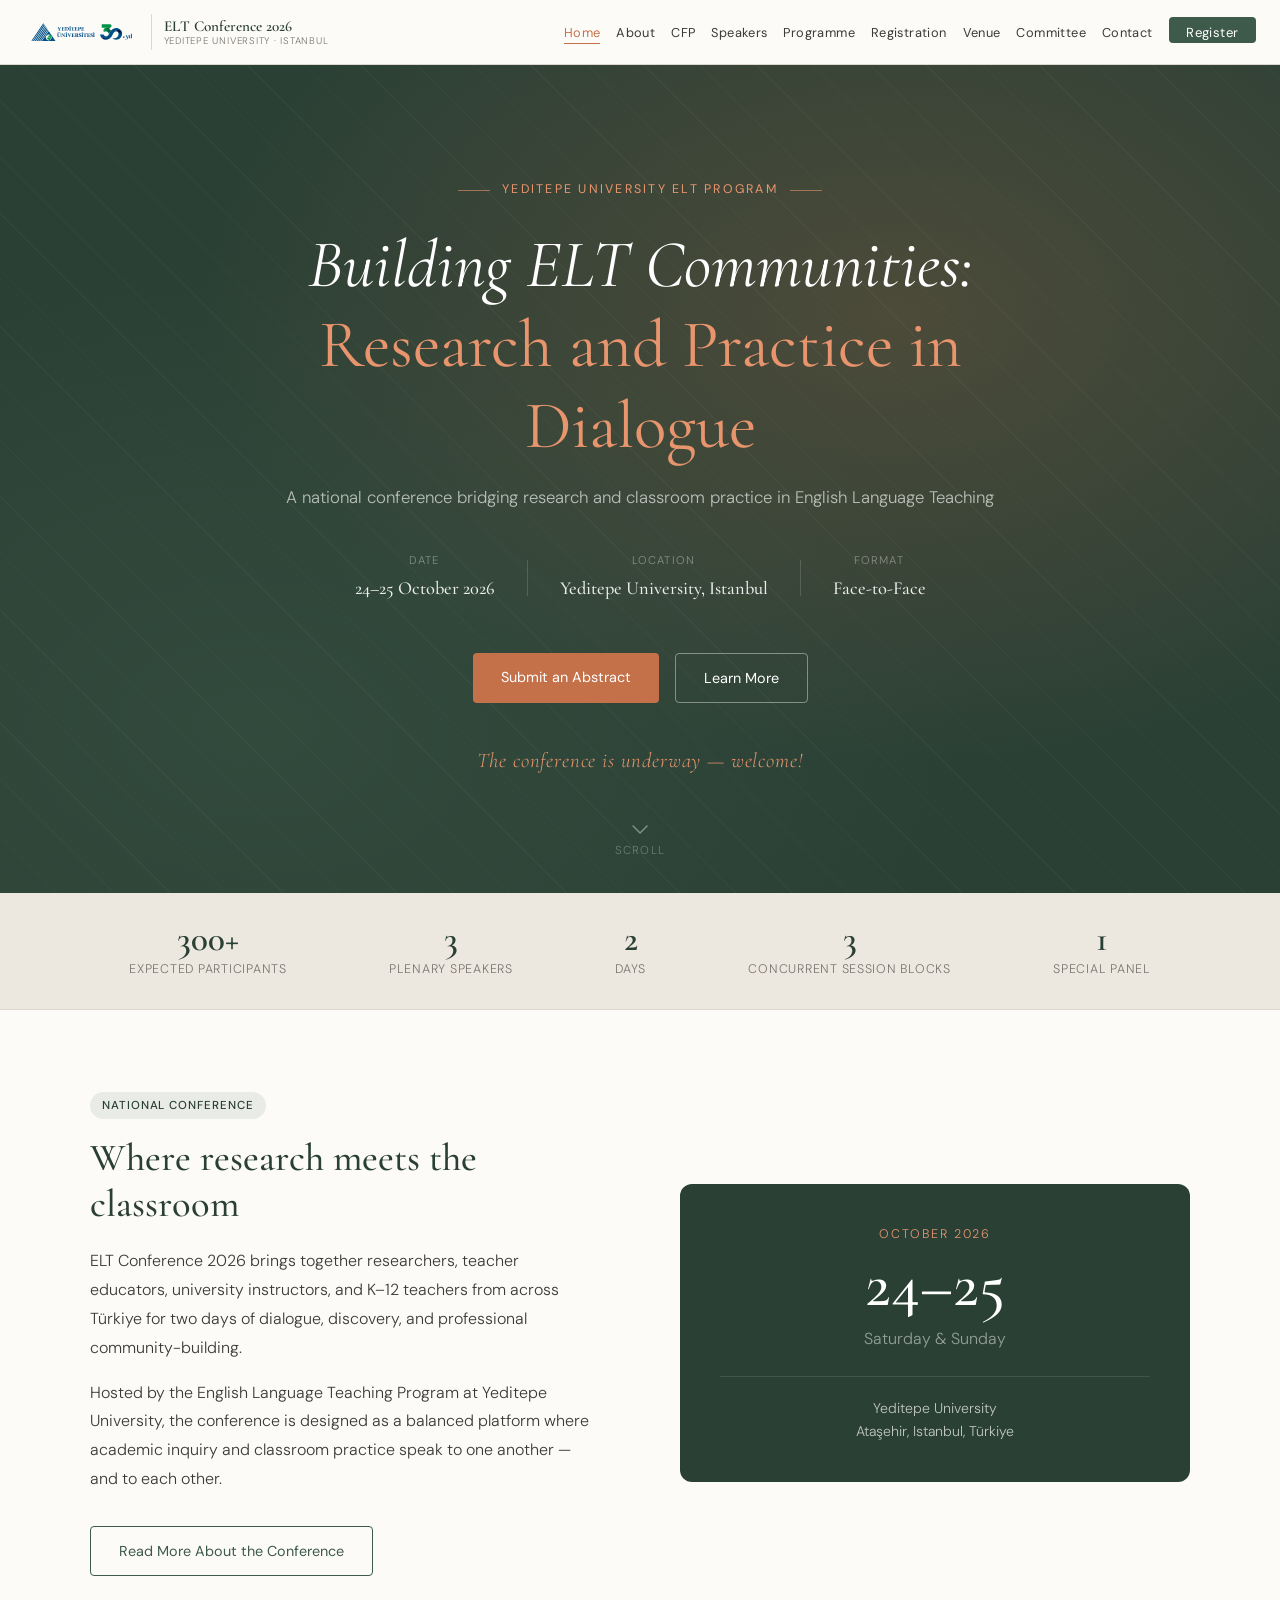
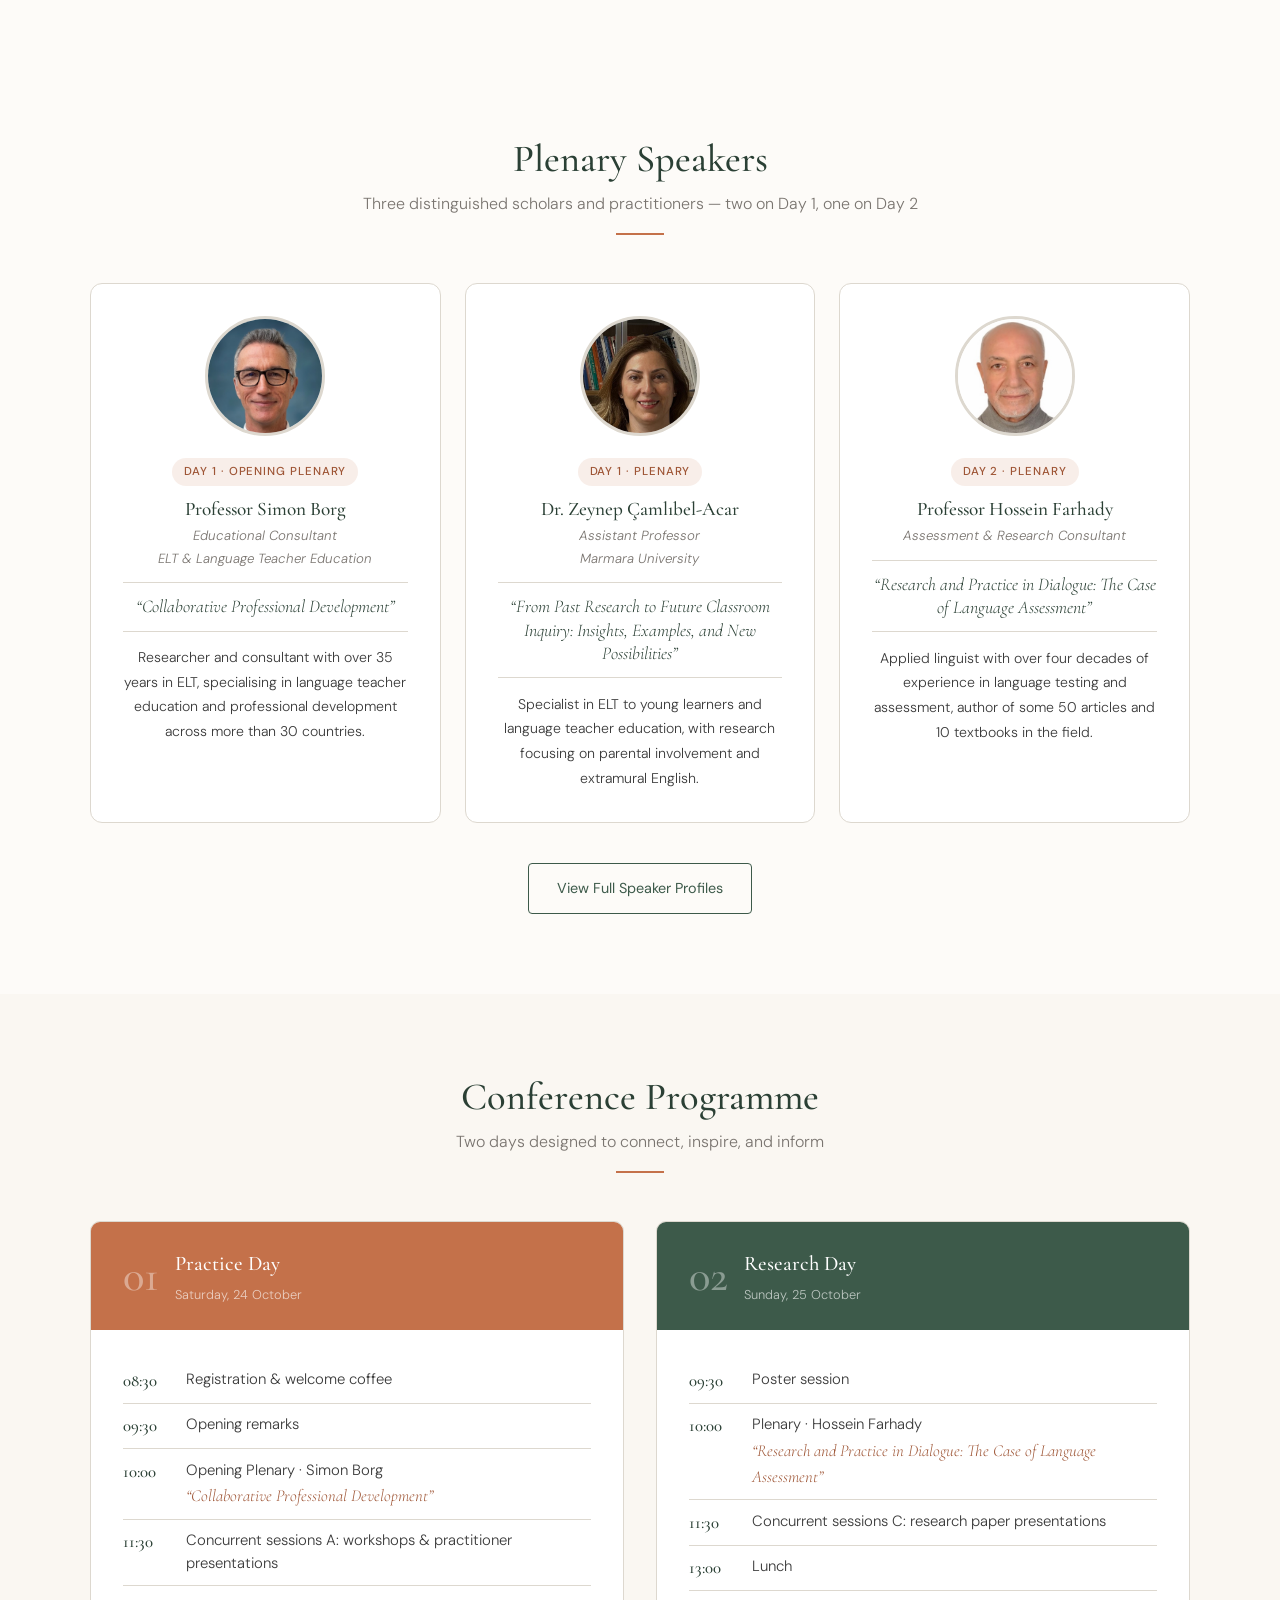
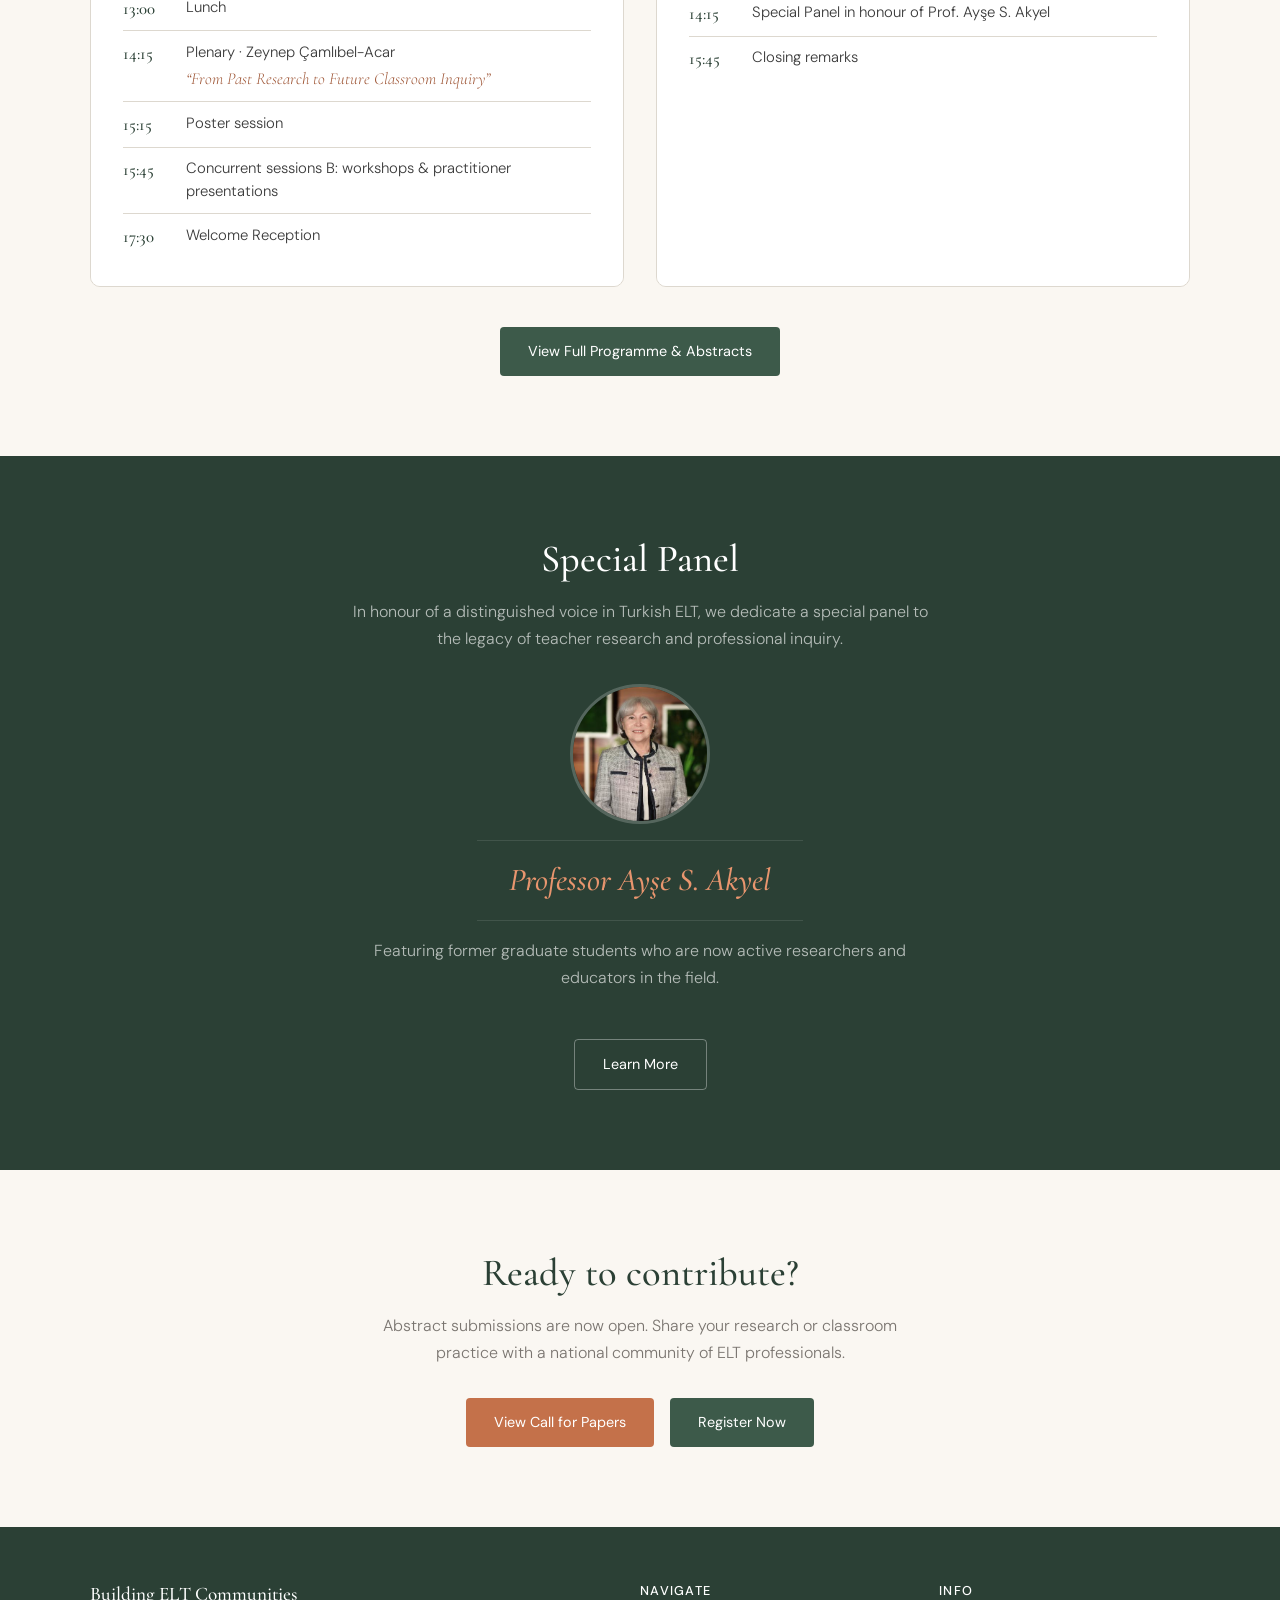
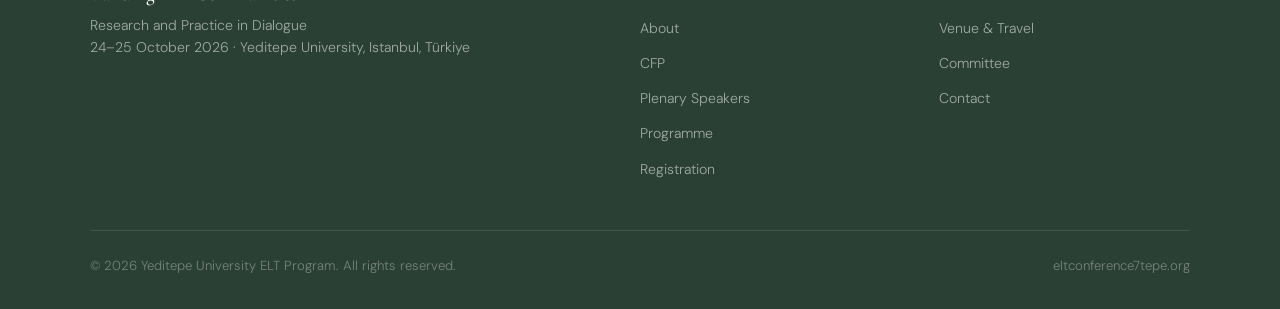
==== commit be8bd9c2: "Add files via upload" ====
--- a/index.html
+++ b/index.html
@@ -674,6 +674,7 @@
           <li><span class="tm">11:30</span><span class="it">Concurrent sessions A: workshops &amp; practitioner presentations</span></li>
           <li><span class="tm">13:00</span><span class="it">Lunch</span></li>
           <li><span class="tm">14:15</span><span class="it">Plenary · Zeynep Çamlıbel-Acar<span class="pt">“From Past Research to Future Classroom Inquiry”</span></span></li>
+          <li><span class="tm">15:15</span><span class="it">Poster session</span></li>
           <li><span class="tm">15:45</span><span class="it">Concurrent sessions B: workshops &amp; practitioner presentations</span></li>
           <li><span class="tm">17:30</span><span class="it">Welcome Reception</span></li>
         </ul>
@@ -689,7 +690,7 @@
       </div>
       <div class="day-body">
         <ul class="prog-list">
-          <li><span class="tm">09:30</span><span class="it">Arrival &amp; coffee</span></li>
+          <li><span class="tm">09:30</span><span class="it">Poster session</span></li>
           <li><span class="tm">10:00</span><span class="it">Plenary · Hossein Farhady<span class="pt">“Research and Practice in Dialogue: The Case of Language Assessment”</span></span></li>
           <li><span class="tm">11:30</span><span class="it">Concurrent sessions C: research paper presentations</span></li>
           <li><span class="tm">13:00</span><span class="it">Lunch</span></li>
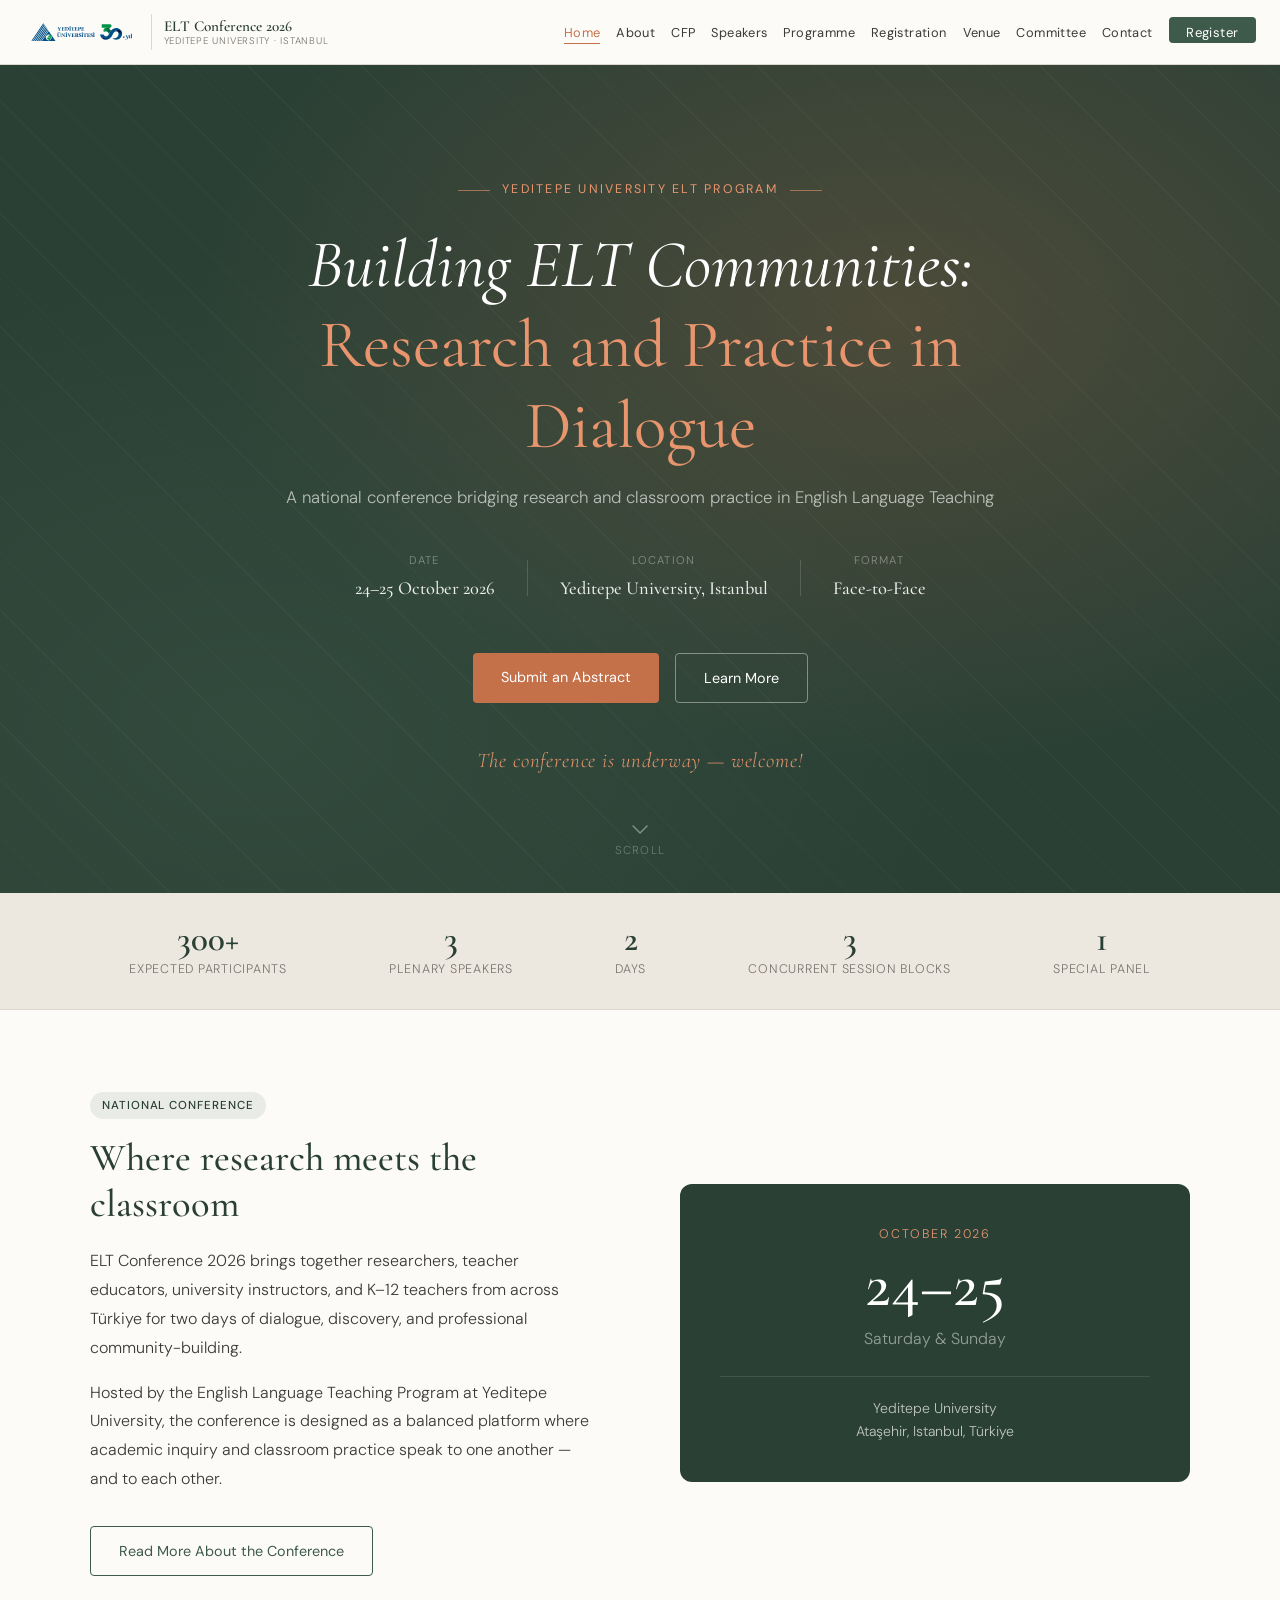
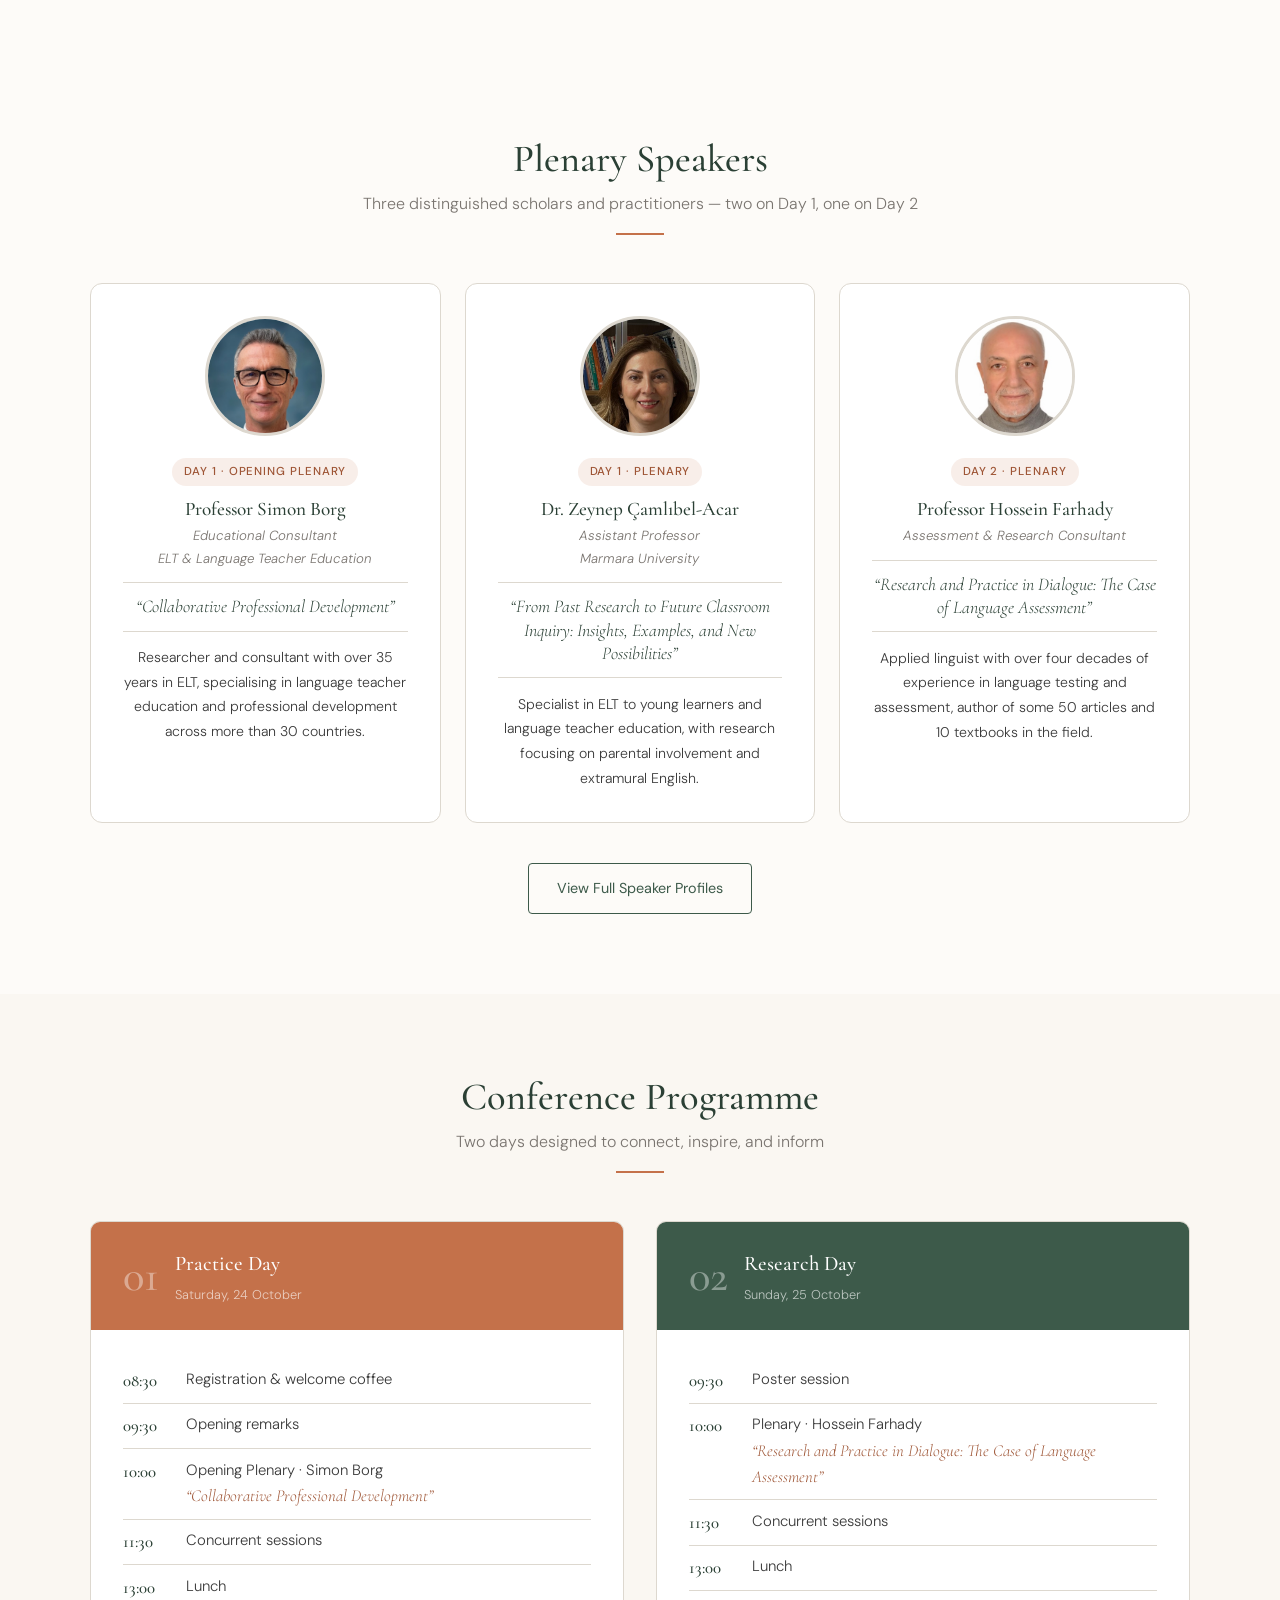
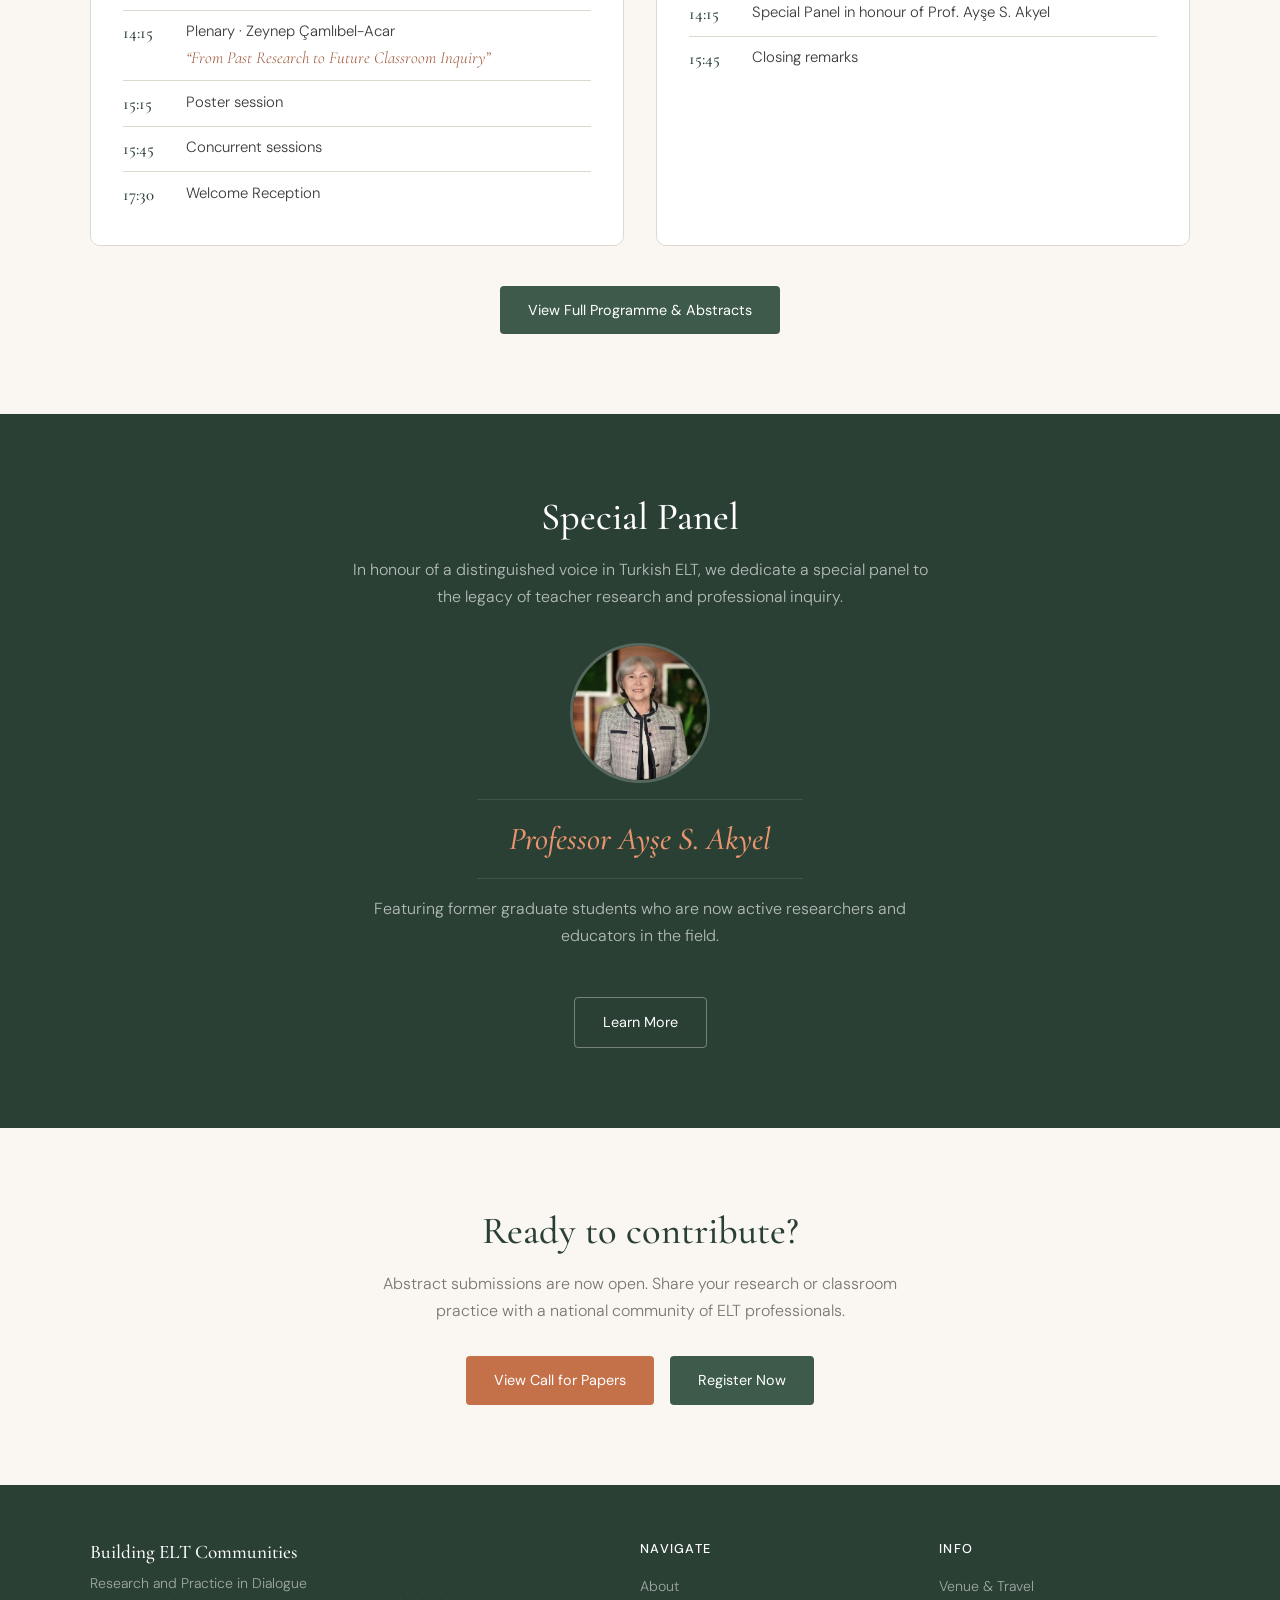
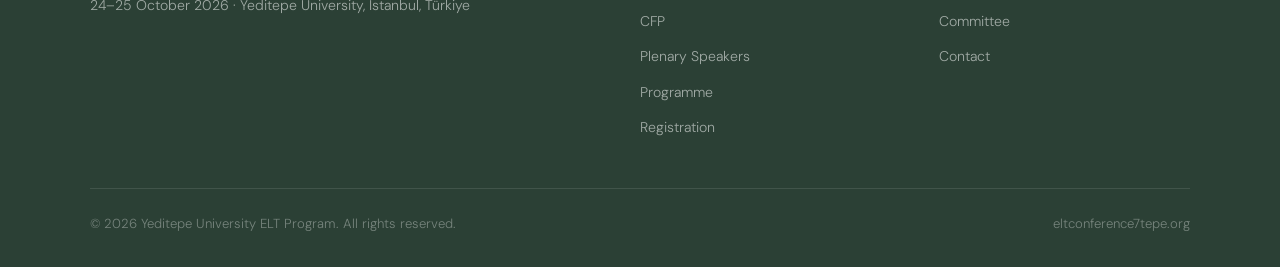
==== commit 854b8164: "Add files via upload" ====
--- a/index.html
+++ b/index.html
@@ -671,11 +671,11 @@
           <li><span class="tm">08:30</span><span class="it">Registration &amp; welcome coffee</span></li>
           <li><span class="tm">09:30</span><span class="it">Opening remarks</span></li>
           <li><span class="tm">10:00</span><span class="it">Opening Plenary · Simon Borg<span class="pt">“Collaborative Professional Development”</span></span></li>
-          <li><span class="tm">11:30</span><span class="it">Concurrent sessions A: workshops &amp; practitioner presentations</span></li>
+          <li><span class="tm">11:30</span><span class="it">Concurrent sessions</span></li>
           <li><span class="tm">13:00</span><span class="it">Lunch</span></li>
           <li><span class="tm">14:15</span><span class="it">Plenary · Zeynep Çamlıbel-Acar<span class="pt">“From Past Research to Future Classroom Inquiry”</span></span></li>
           <li><span class="tm">15:15</span><span class="it">Poster session</span></li>
-          <li><span class="tm">15:45</span><span class="it">Concurrent sessions B: workshops &amp; practitioner presentations</span></li>
+          <li><span class="tm">15:45</span><span class="it">Concurrent sessions</span></li>
           <li><span class="tm">17:30</span><span class="it">Welcome Reception</span></li>
         </ul>
       </div>
@@ -692,7 +692,7 @@
         <ul class="prog-list">
           <li><span class="tm">09:30</span><span class="it">Poster session</span></li>
           <li><span class="tm">10:00</span><span class="it">Plenary · Hossein Farhady<span class="pt">“Research and Practice in Dialogue: The Case of Language Assessment”</span></span></li>
-          <li><span class="tm">11:30</span><span class="it">Concurrent sessions C: research paper presentations</span></li>
+          <li><span class="tm">11:30</span><span class="it">Concurrent sessions</span></li>
           <li><span class="tm">13:00</span><span class="it">Lunch</span></li>
           <li><span class="tm">14:15</span><span class="it">Special Panel in honour of Prof. Ayşe S. Akyel</span></li>
           <li><span class="tm">15:45</span><span class="it">Closing remarks</span></li>
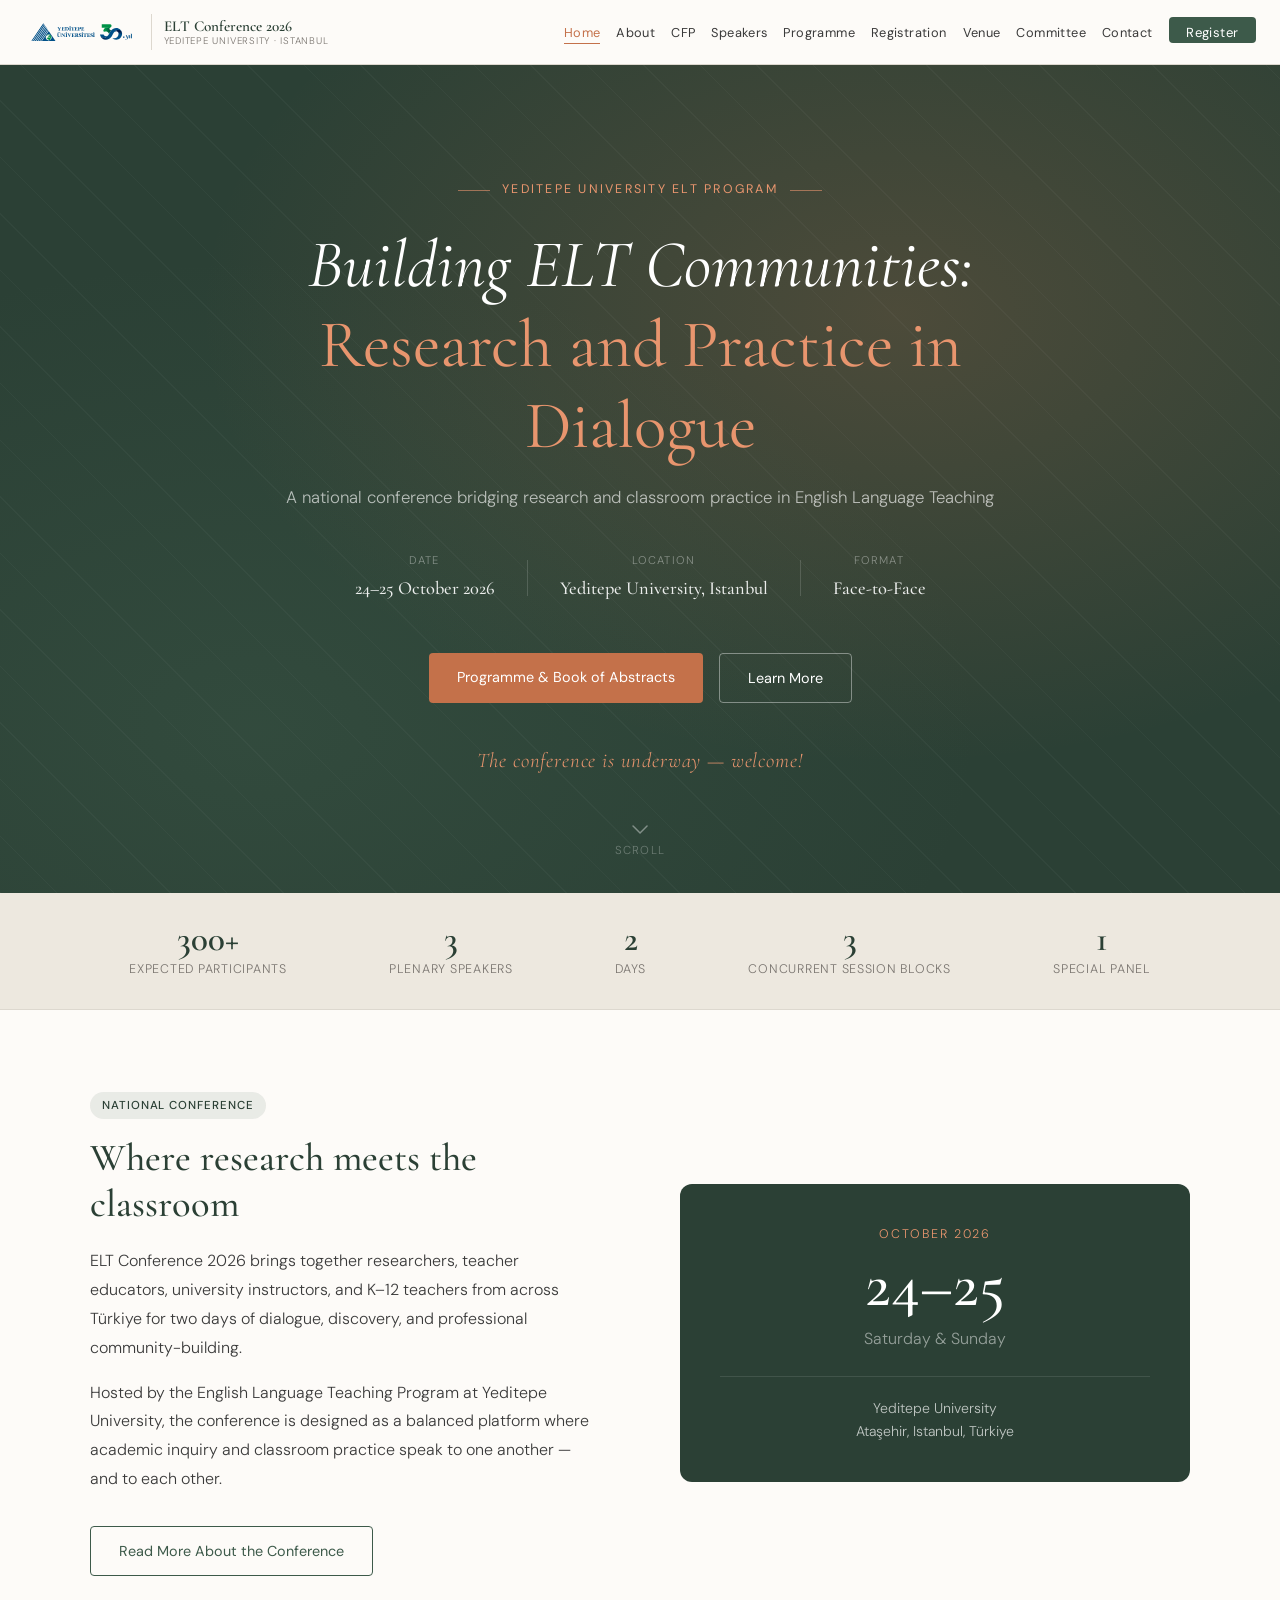
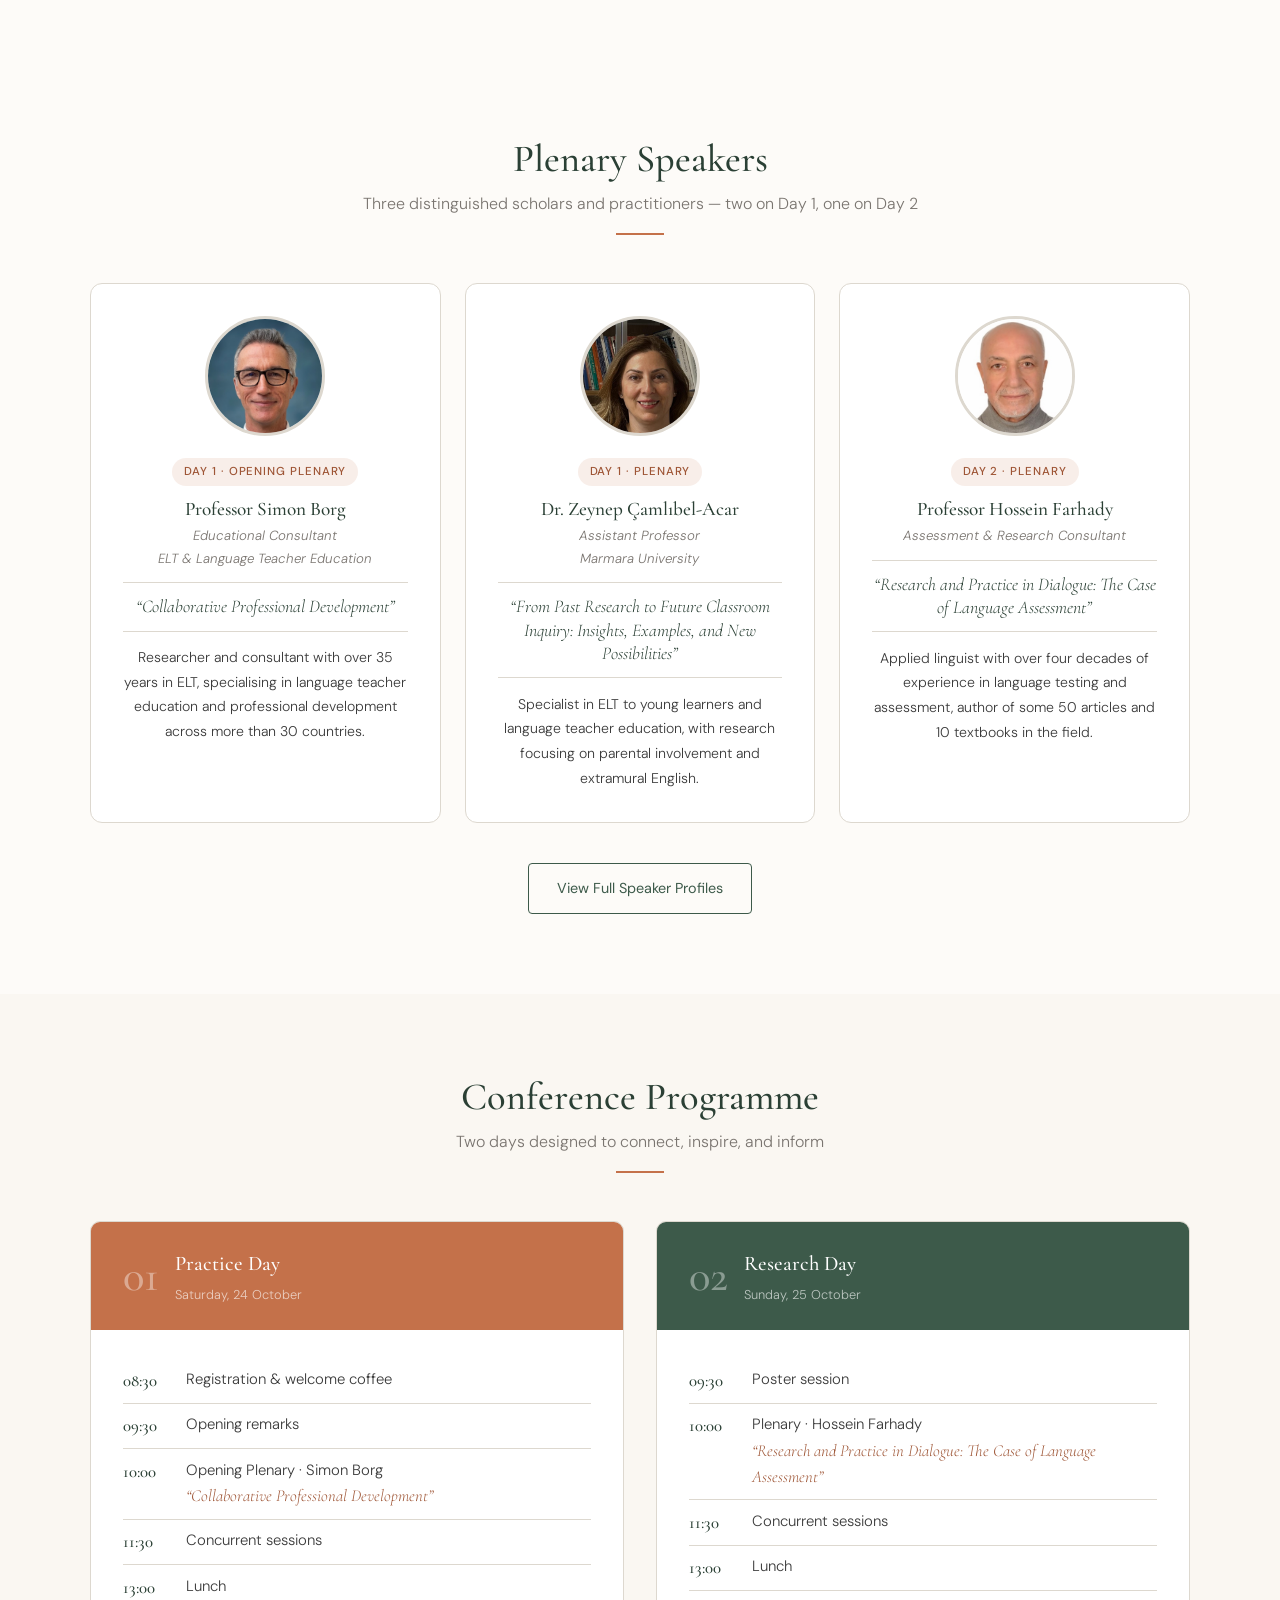
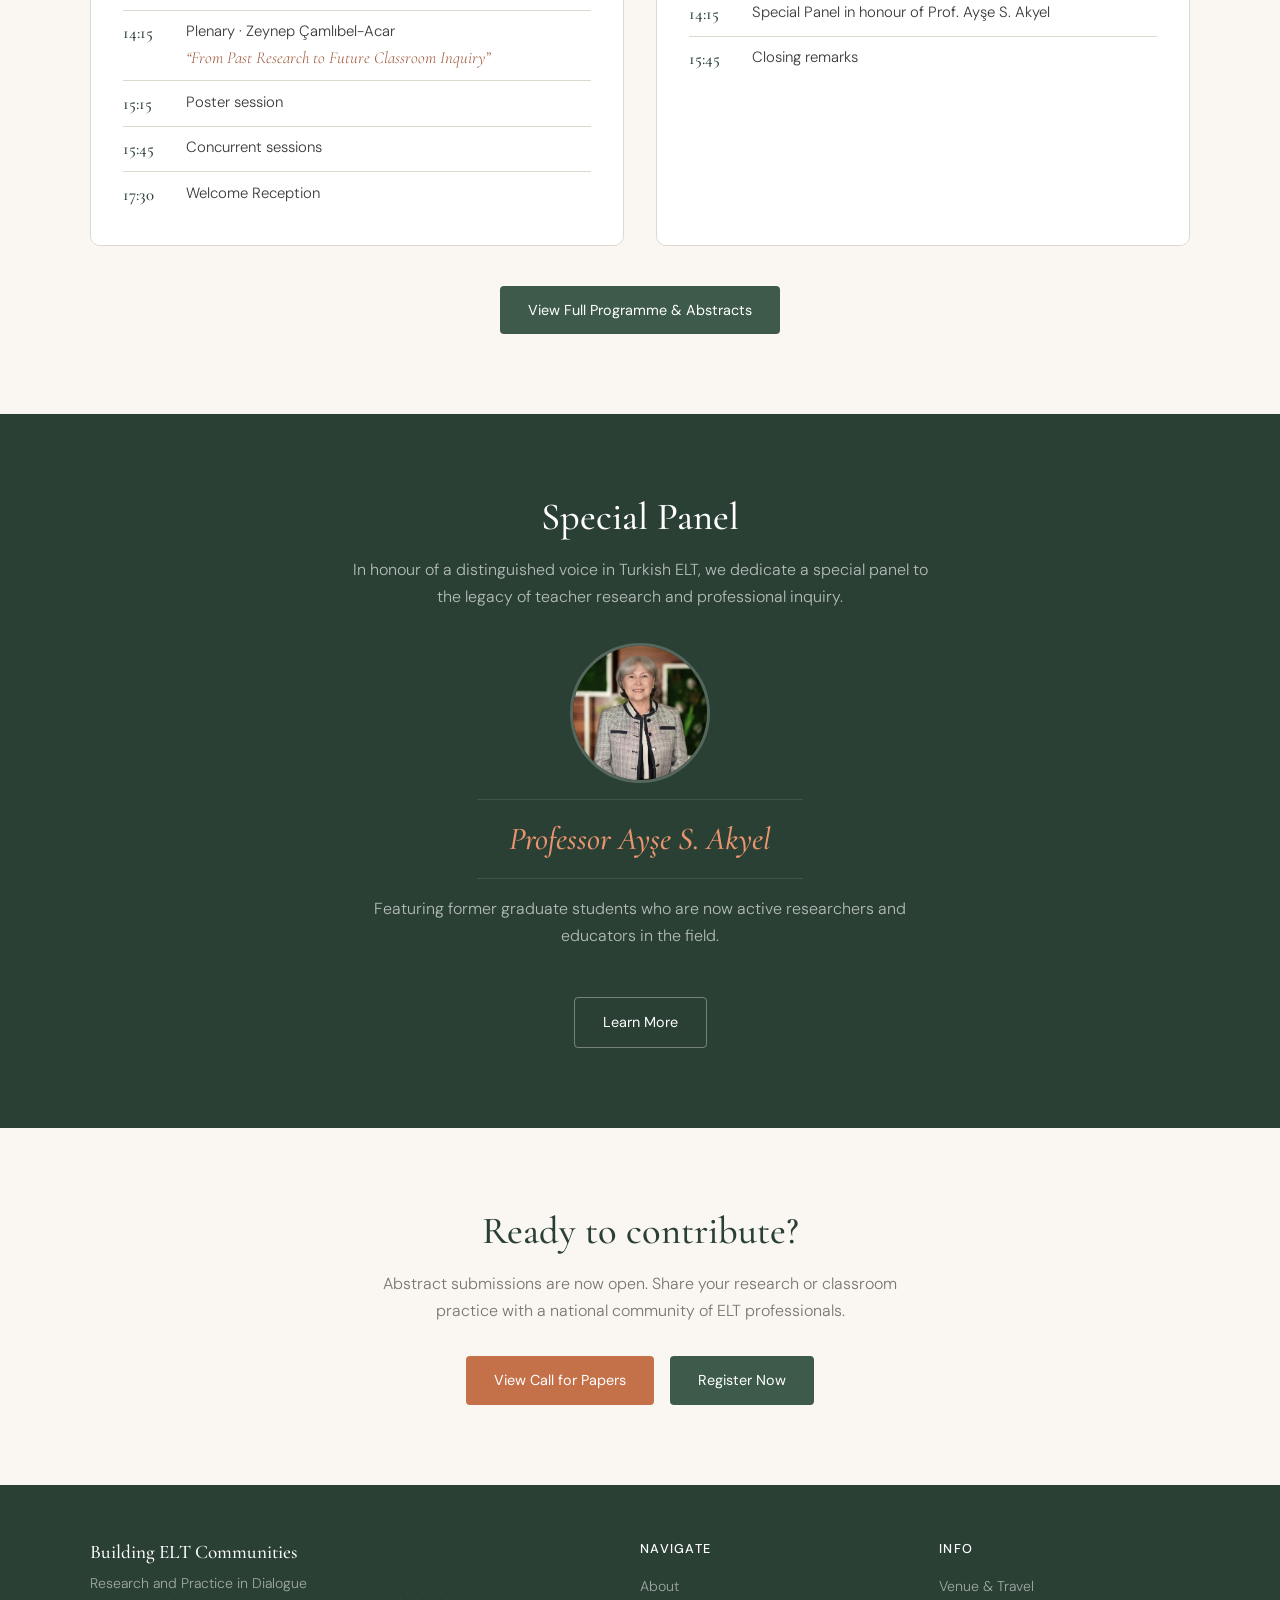
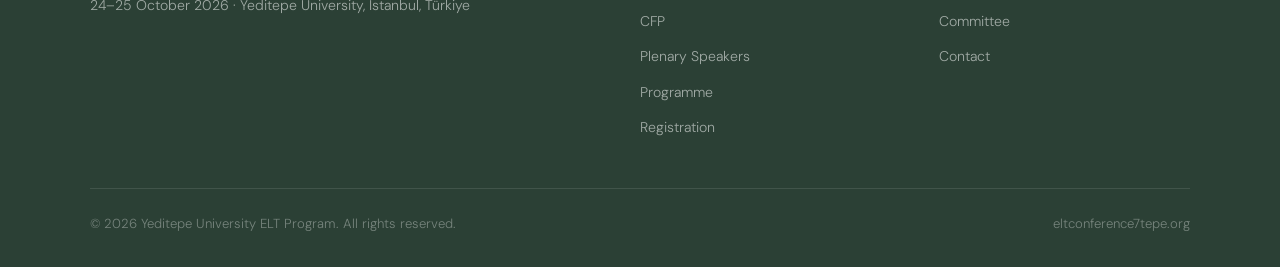
==== commit 57c737d2: "Update index.html" ====
--- a/index.html
+++ b/index.html
@@ -516,7 +516,7 @@
       </div>
     </div>
     <div class="hero-actions fade-up fade-up-4">
-      <a href="cfp.html" class="btn btn-primary">Submit an Abstract</a>
+      <a href="booklet.html" class="btn btn-primary">Programme &amp; Book of Abstracts</a>
       <a href="about.html" class="btn btn-outline" style="color:#fff;border-color:rgba(255,255,255,0.4);">Learn More</a>
     </div>
 
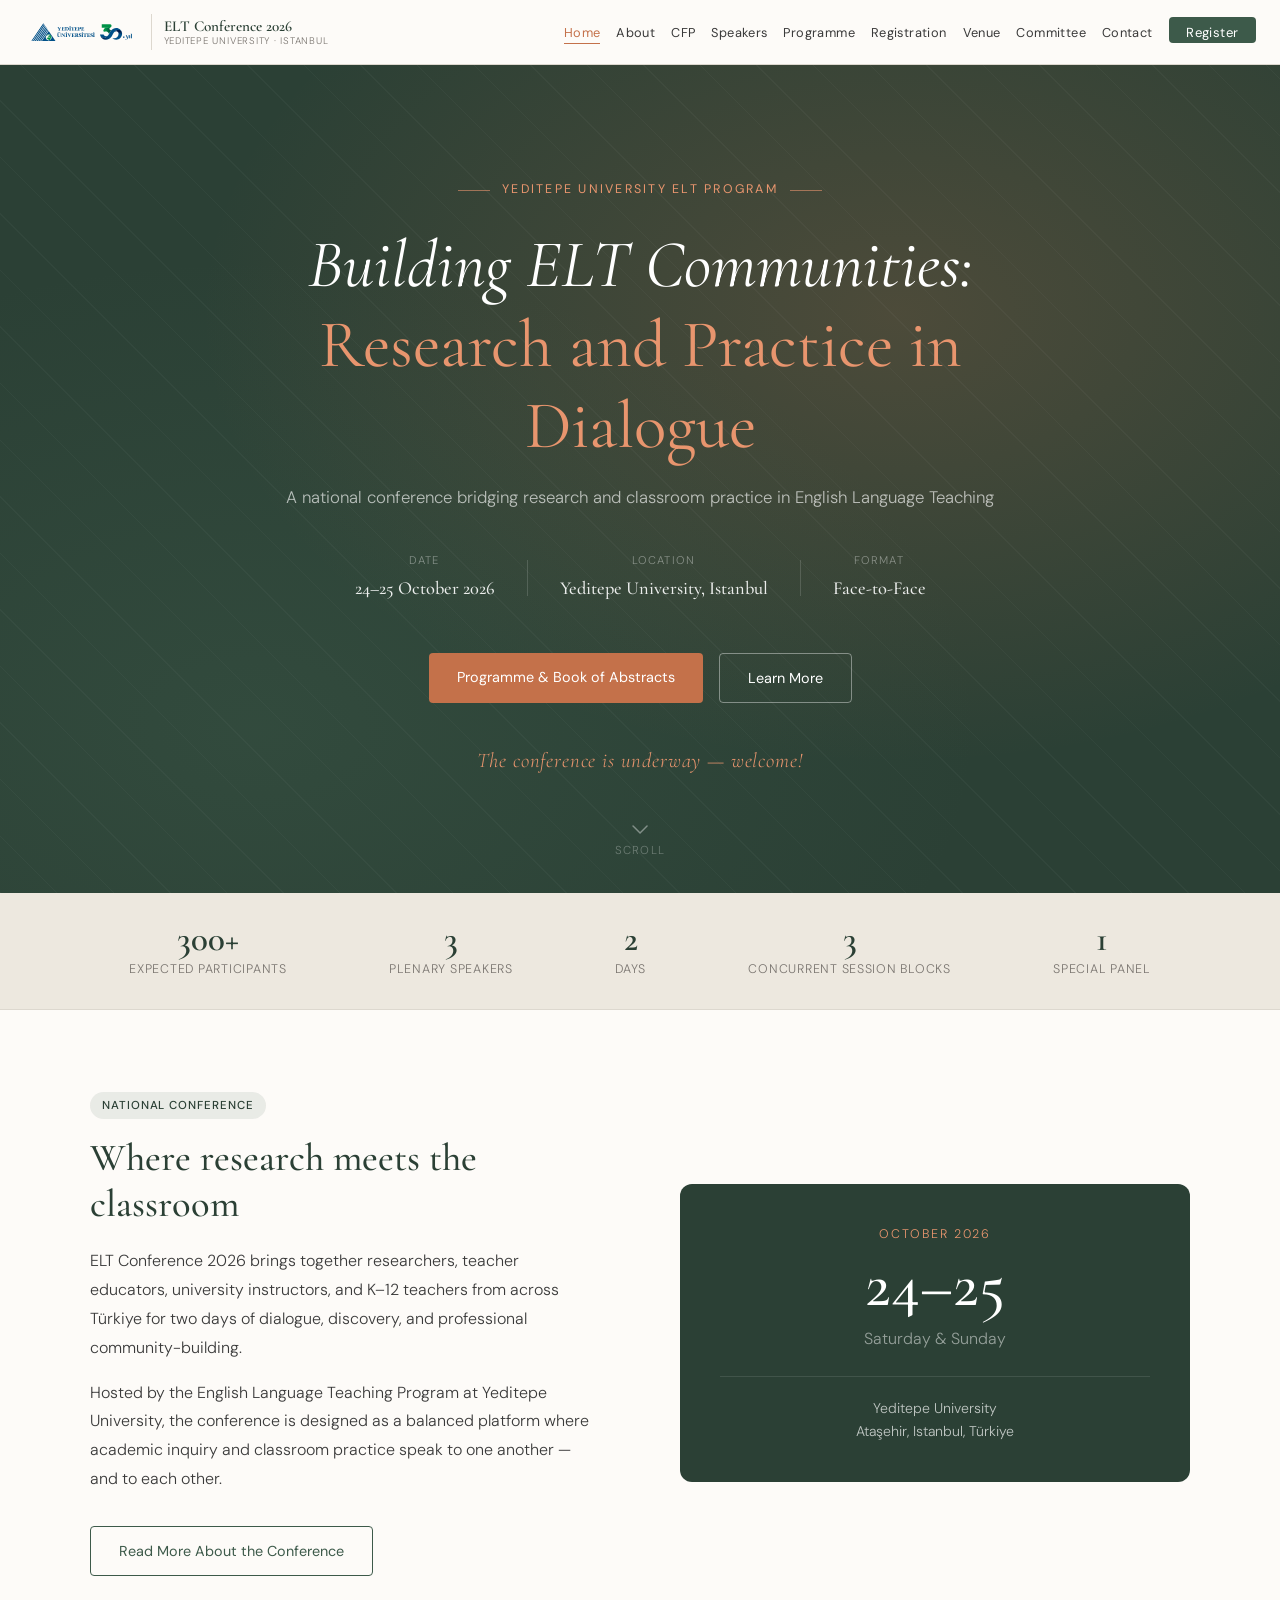
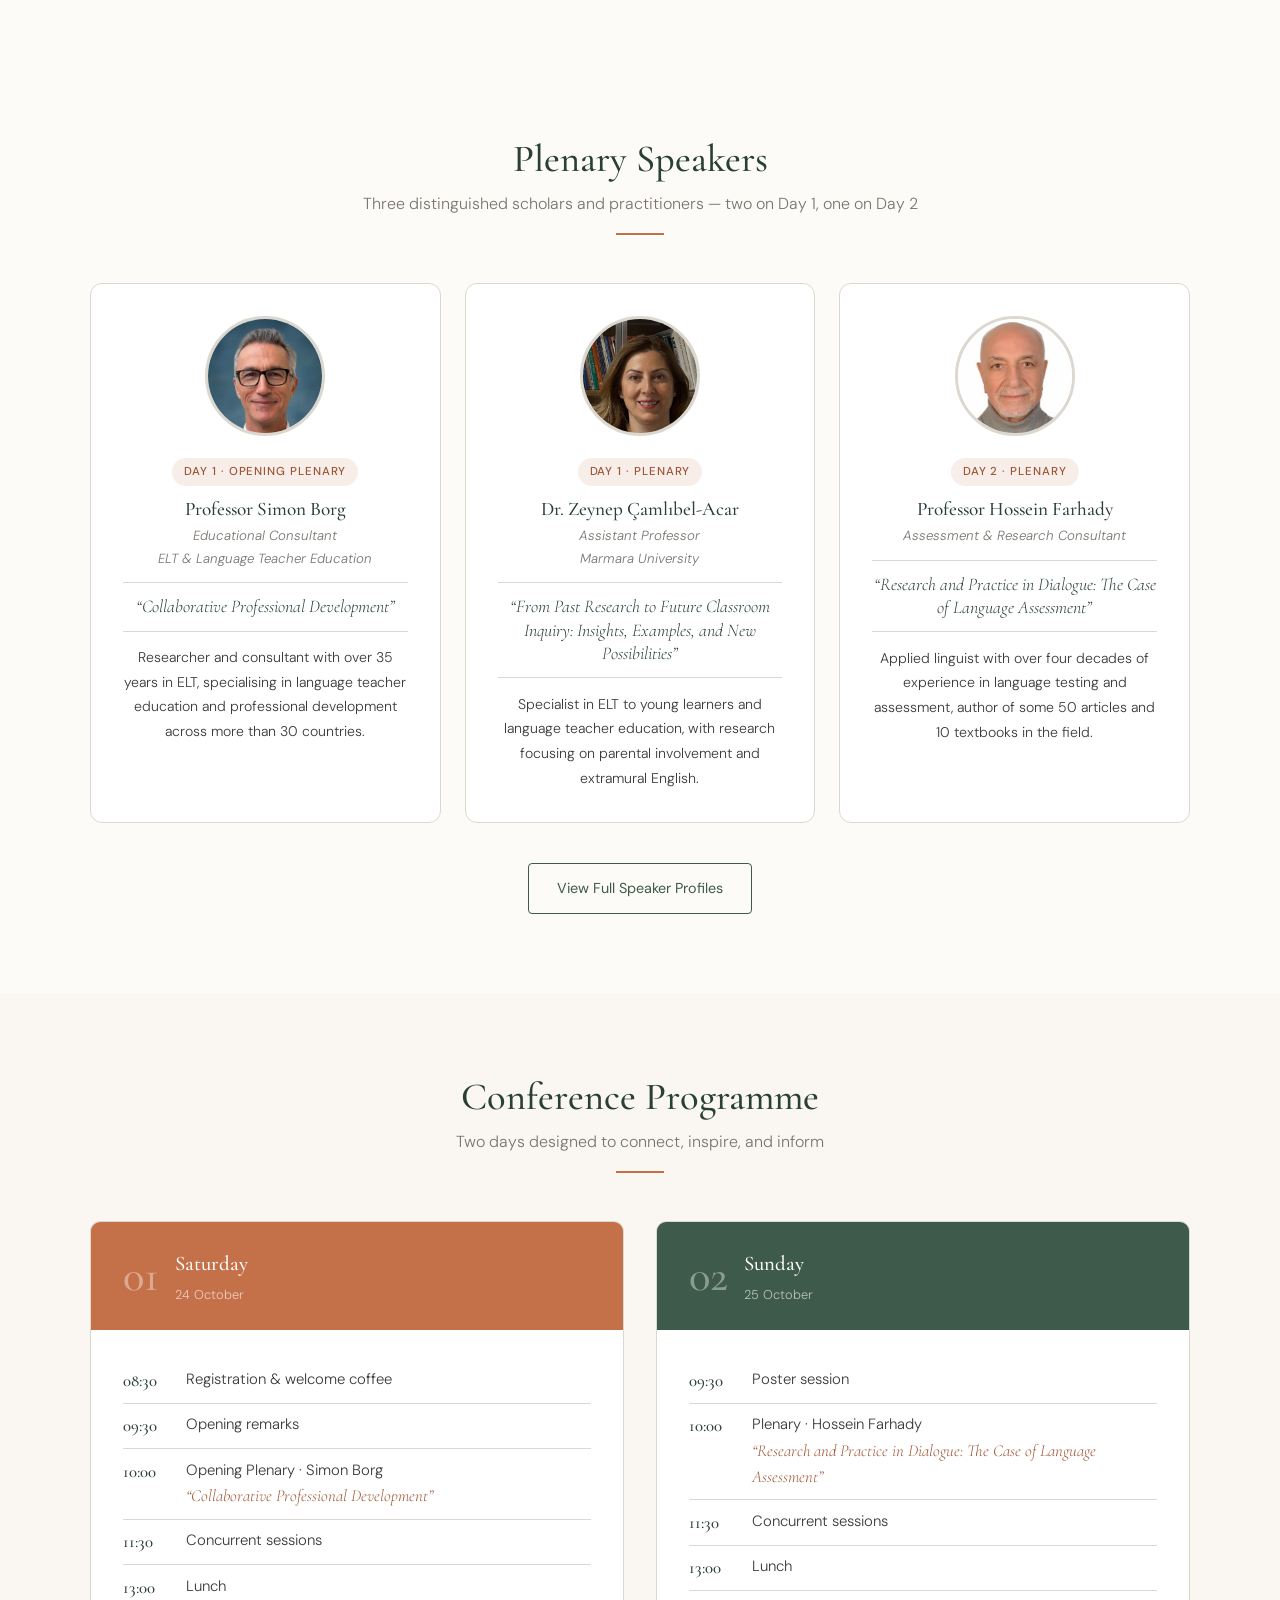
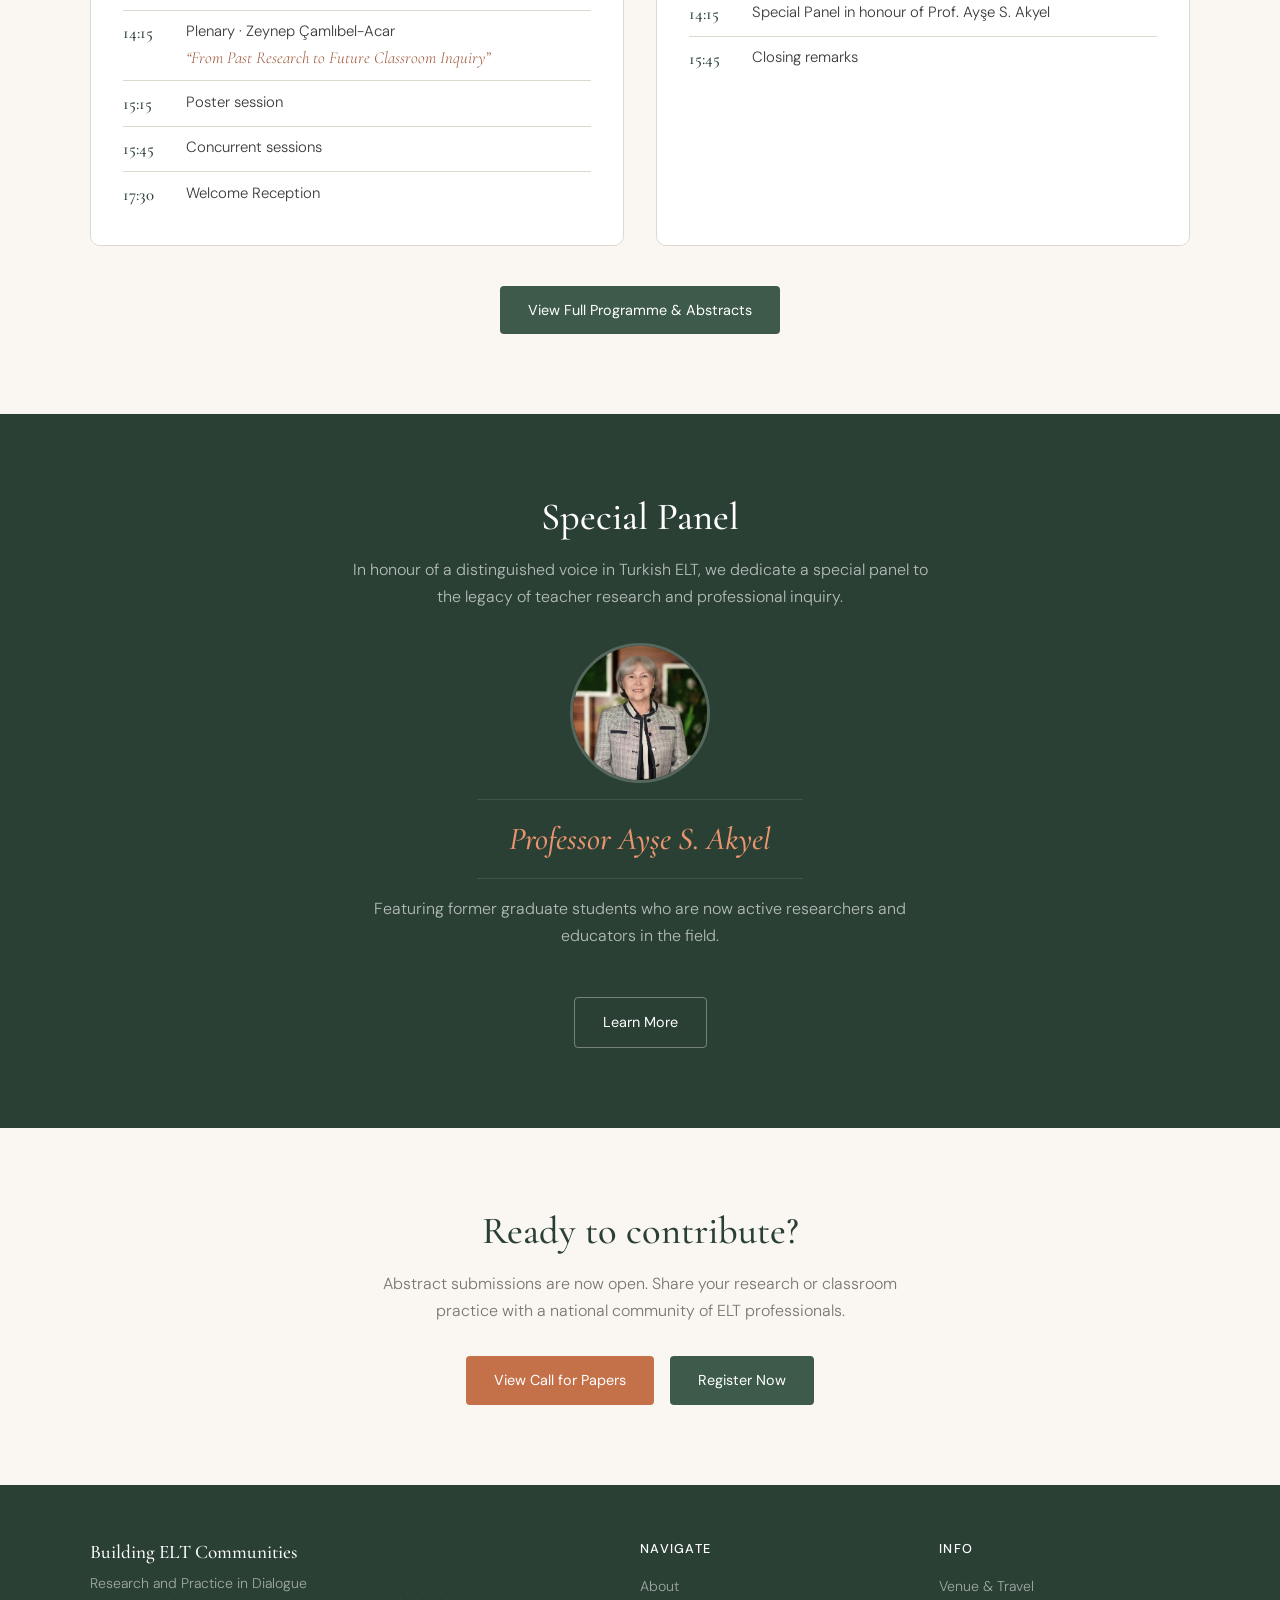
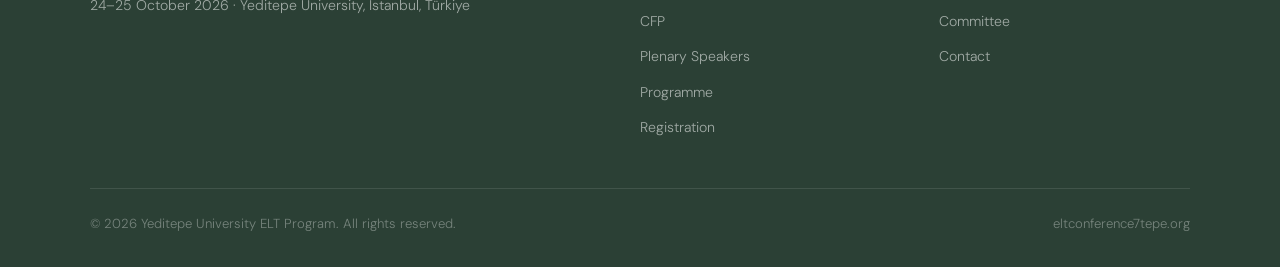
==== commit b0e7634d: "Update index.html" ====
--- a/index.html
+++ b/index.html
@@ -662,8 +662,8 @@
       <div class="day-header day1">
         <div class="day-num">01</div>
         <div class="day-info">
-          <div class="day-title">Practice Day</div>
-          <div class="day-date">Saturday, 24 October</div>
+          <div class="day-title">Saturday</div>
+          <div class="day-date">24 October</div>
         </div>
       </div>
       <div class="day-body">
@@ -684,8 +684,8 @@
       <div class="day-header day2">
         <div class="day-num">02</div>
         <div class="day-info">
-          <div class="day-title">Research Day</div>
-          <div class="day-date">Sunday, 25 October</div>
+          <div class="day-title">Sunday</div>
+          <div class="day-date">25 October</div>
         </div>
       </div>
       <div class="day-body">
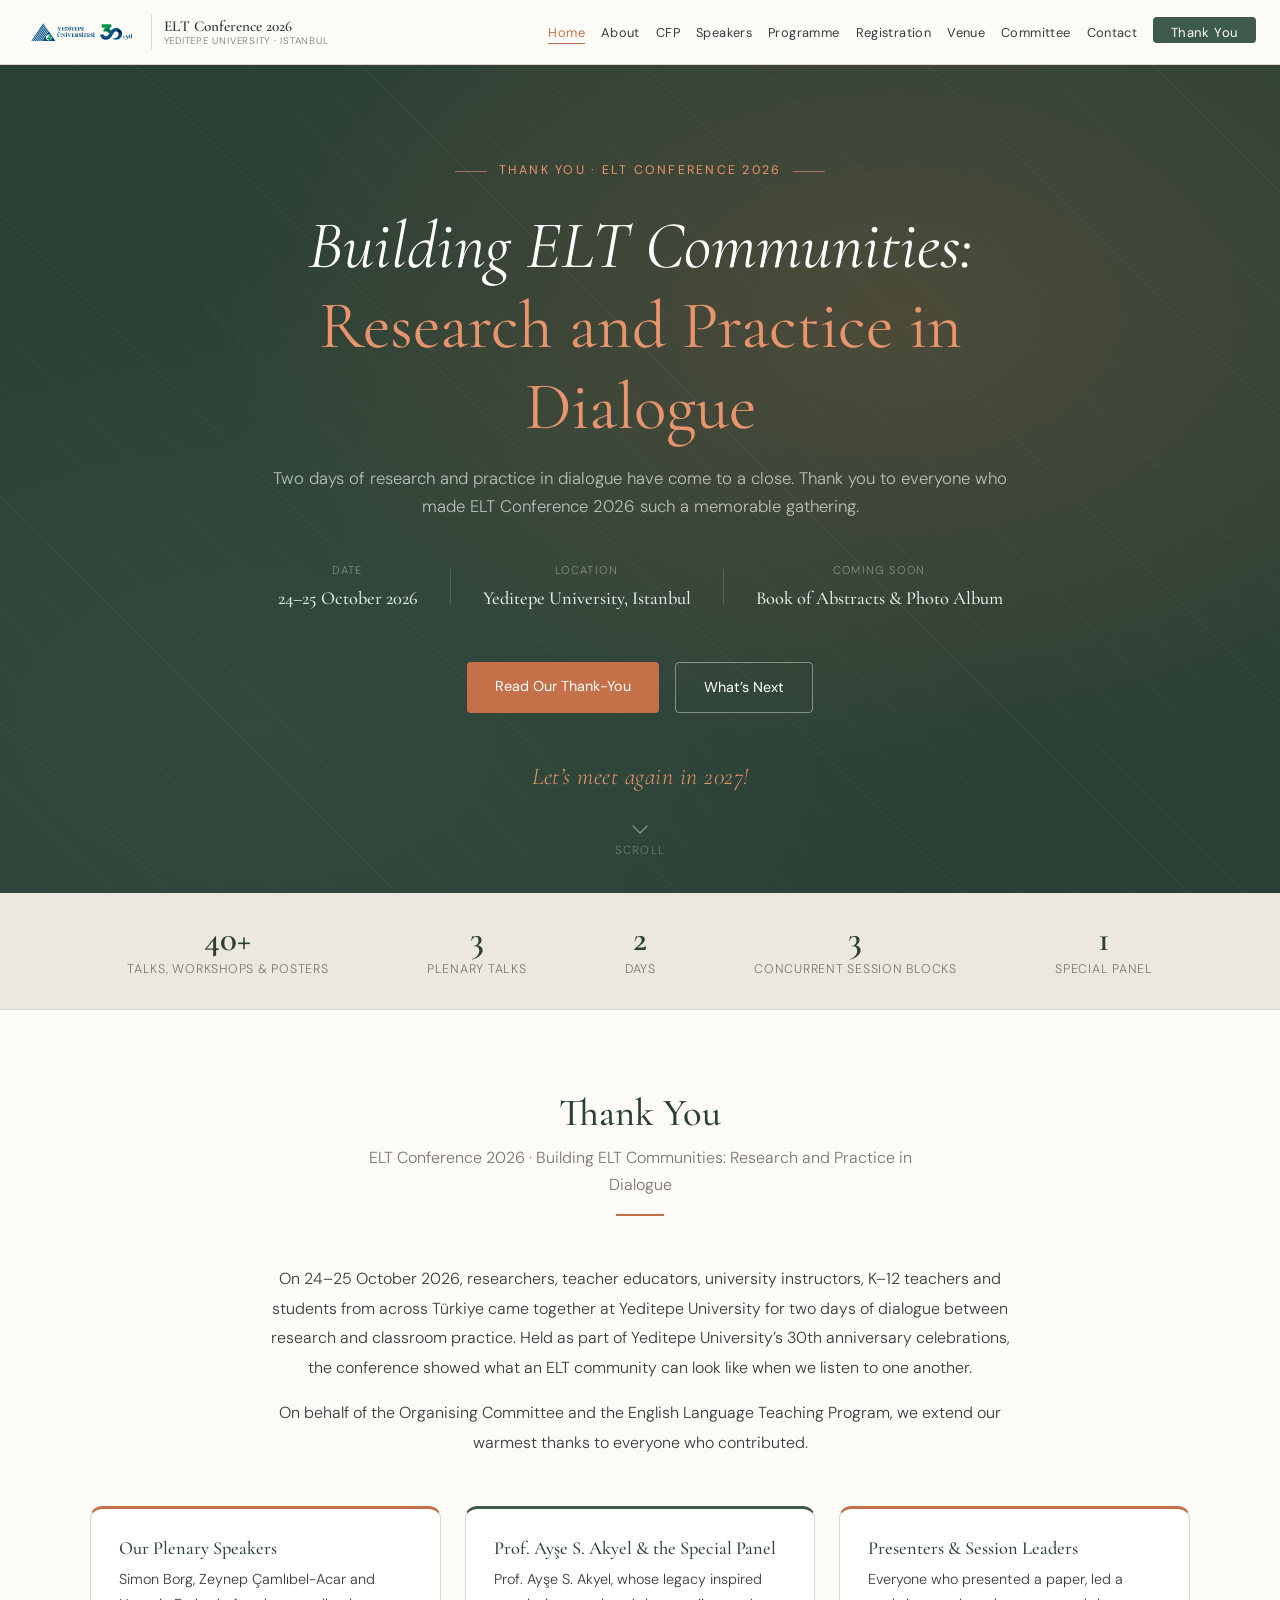
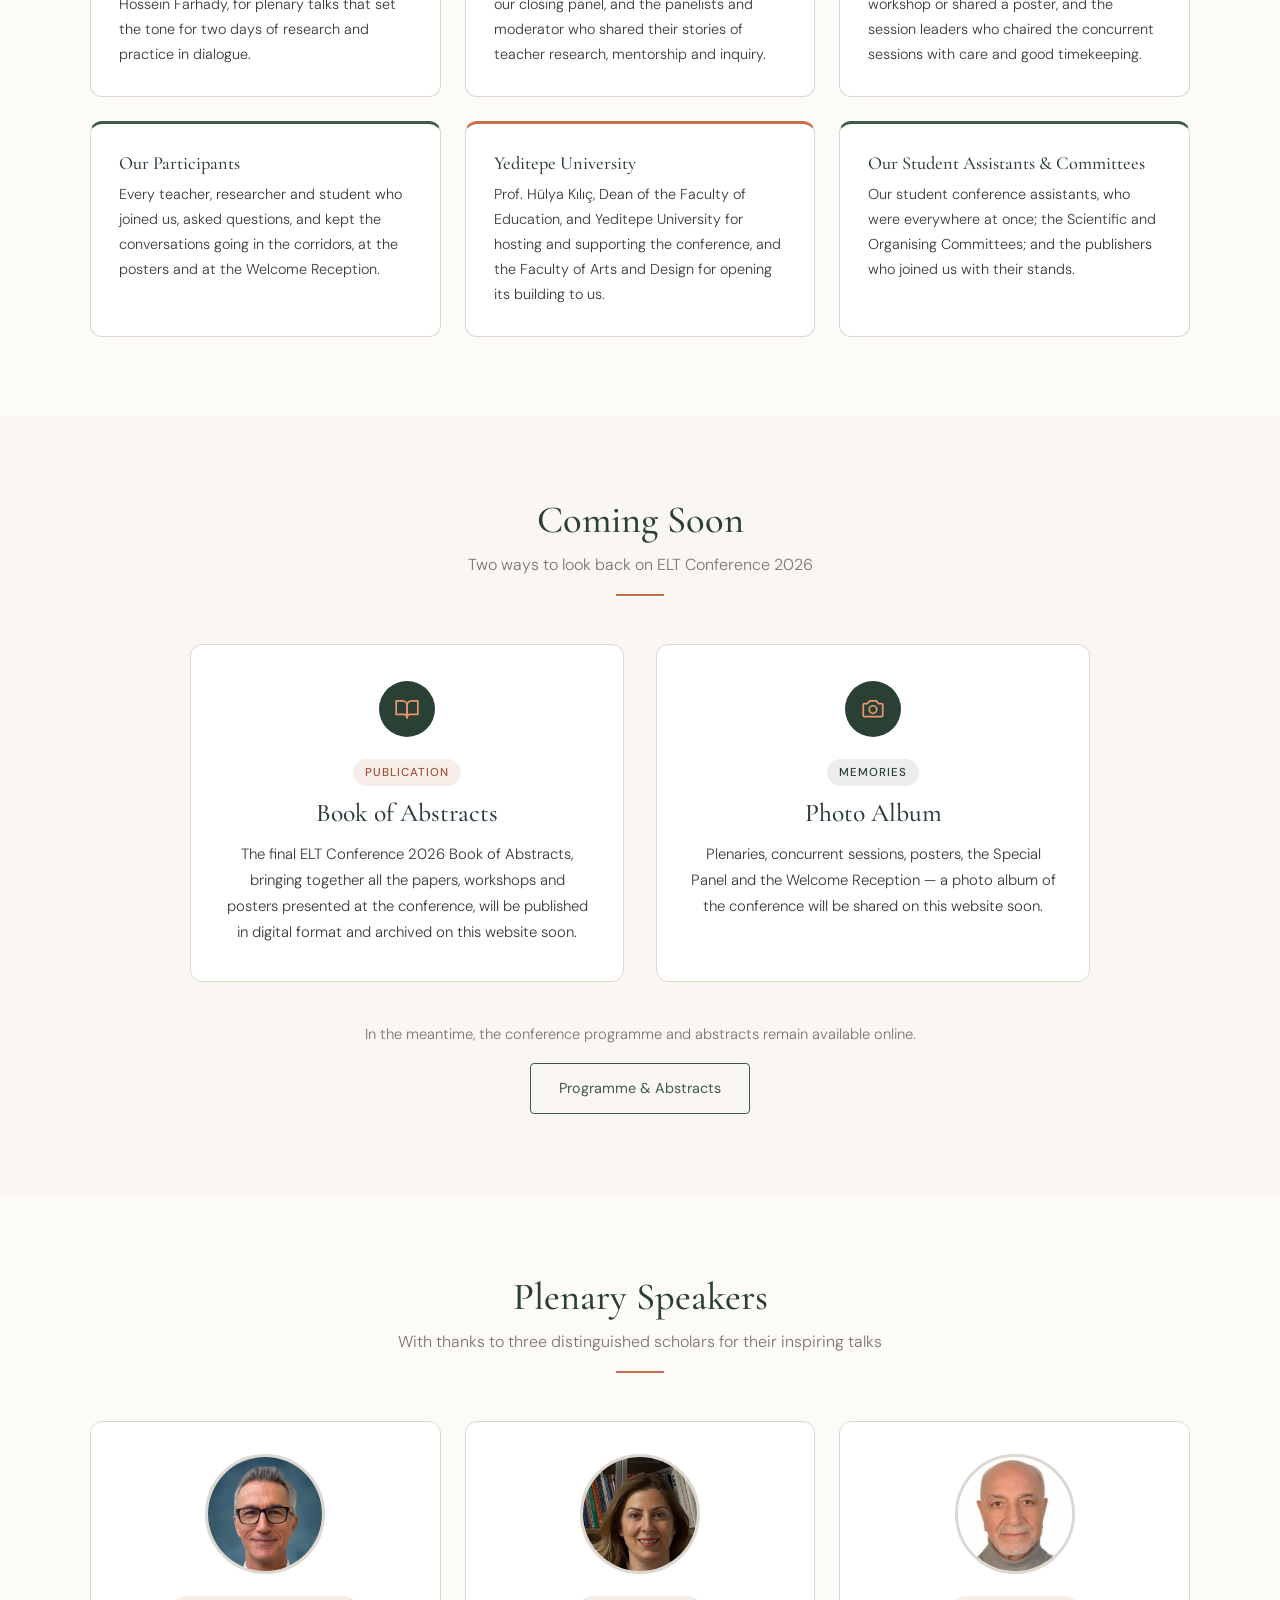
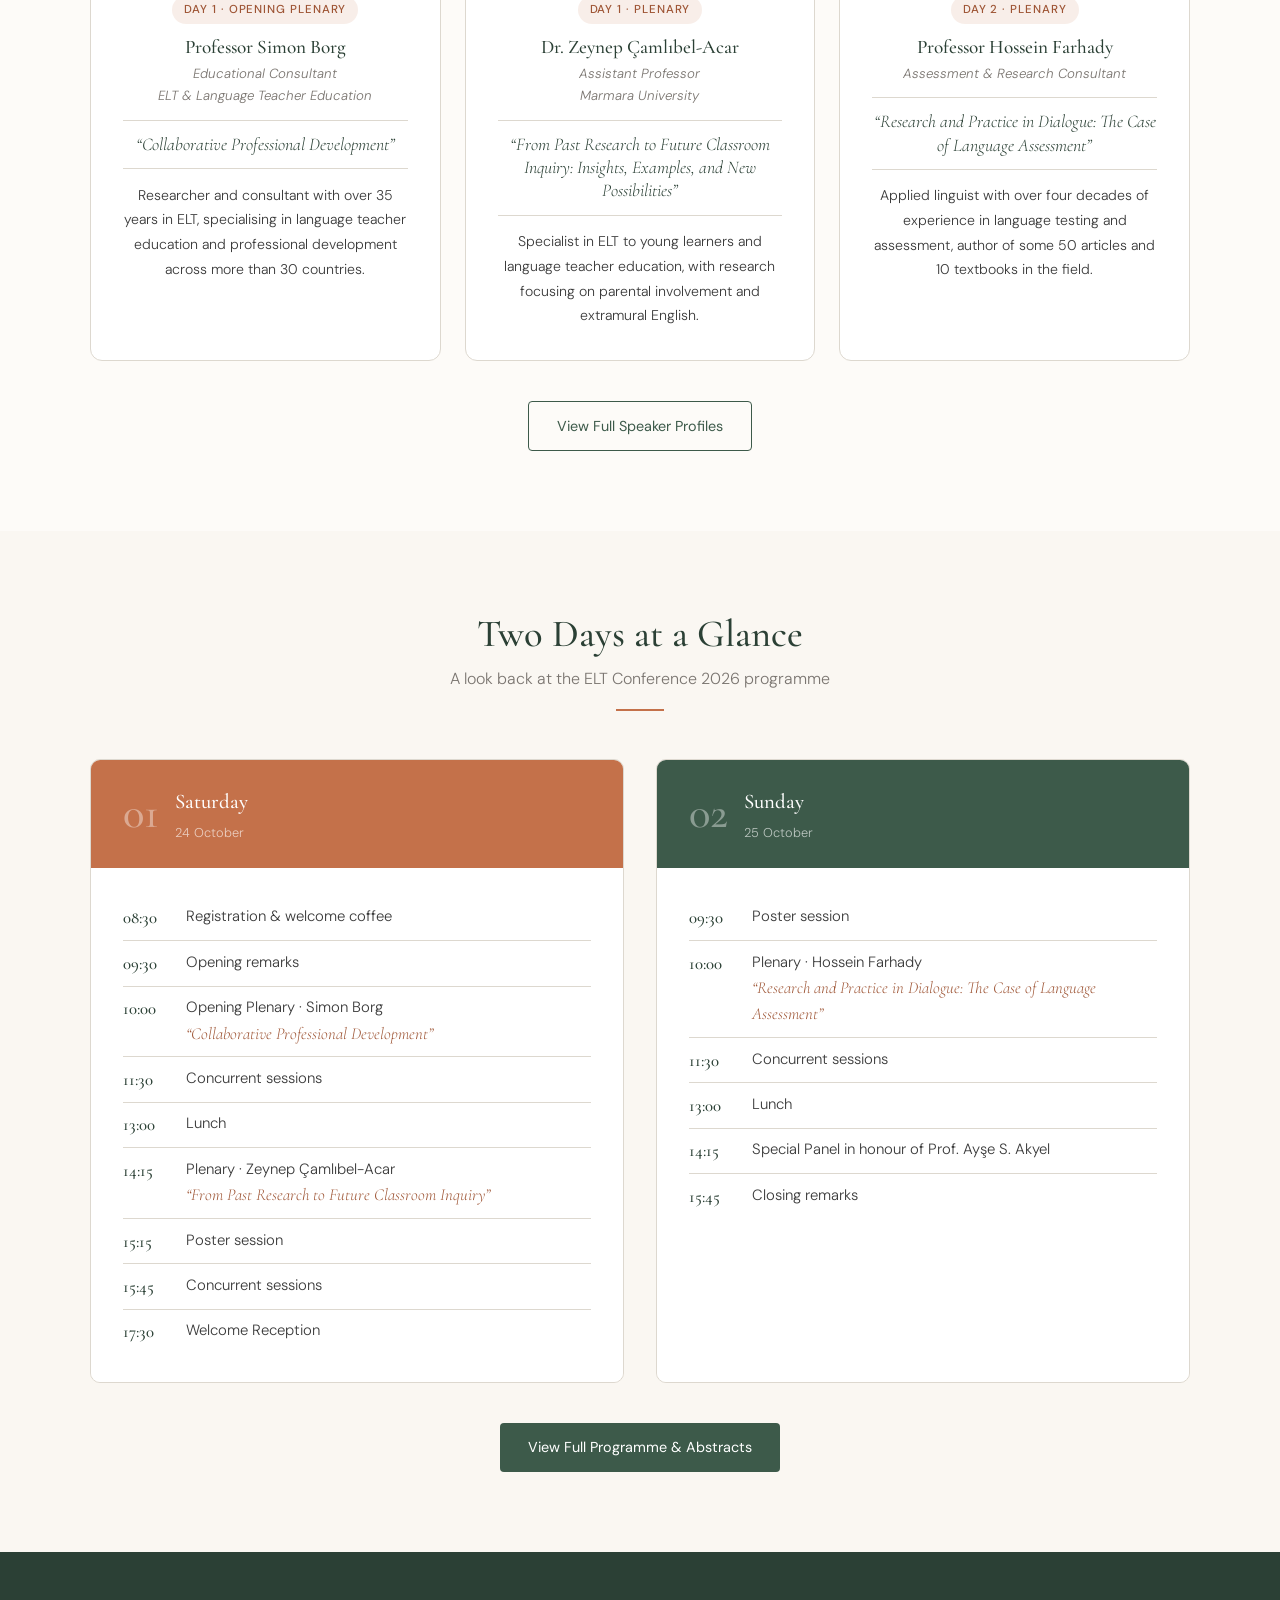
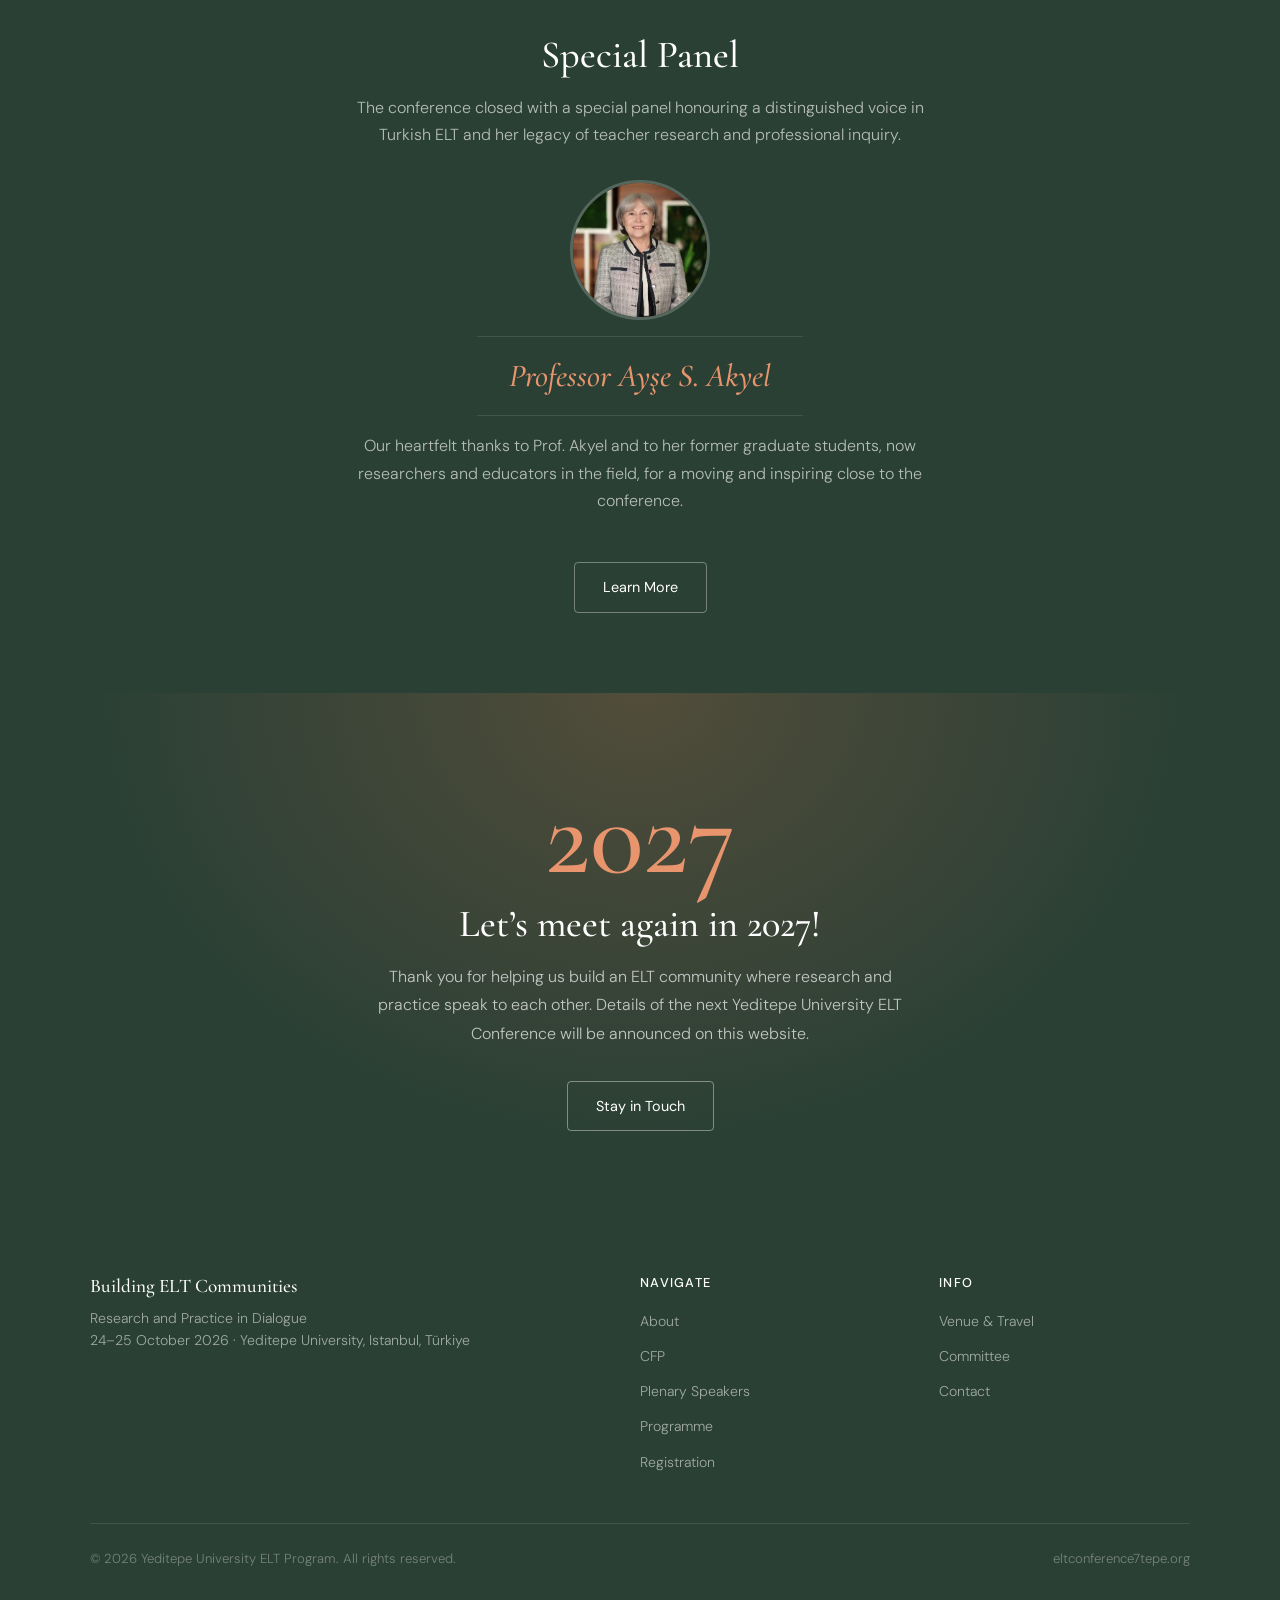
==== commit 632dce1b: "Add files via upload" ====
--- a/index.html
+++ b/index.html
@@ -5,7 +5,7 @@
   <meta name="viewport" content="width=device-width, initial-scale=1.0">
   <link rel="icon" href="data:image/svg+xml,<svg xmlns='http://www.w3.org/2000/svg' viewBox='0 0 32 32'><rect width='32' height='32' rx='5' fill='%232B4035'/><text x='50%25' y='44%25' dominant-baseline='middle' text-anchor='middle' font-family='Georgia,serif' font-size='13' font-weight='700' fill='%23E8956E'>YU</text><text x='50%25' y='78%25' dominant-baseline='middle' text-anchor='middle' font-family='Georgia,serif' font-size='9' font-weight='400' fill='rgba(255,255,255,0.7)'>ELT</text></svg>">
   <title>ELT Conference 2026 – Yeditepe University</title>
-  <meta name="description" content="Building ELT Communities: Research and Practice in Dialogue. 24–25 October 2026, Yeditepe University, Istanbul.">
+  <meta name="description" content="Thank you for joining ELT Conference 2026 — Building ELT Communities: Research and Practice in Dialogue, 24–25 October 2026, Yeditepe University, Istanbul. See you in 2027!">
   <link rel="stylesheet" href="style.css">
   <style>
     .hero {
@@ -448,6 +448,65 @@
       max-width: 520px;
       margin-left: auto;
       margin-right: auto;
+    }
+
+    /* Post-conference */
+    .hero-closing {
+      margin-top: 2.75rem;
+      font-family: 'Cormorant Garamond', serif;
+      font-size: 1.5rem;
+      font-style: italic;
+      color: var(--terracotta-light);
+      letter-spacing: 0.02em;
+    }
+    .thanks-intro { max-width: 760px; margin: 0 auto 3rem; text-align: center; }
+    .thanks-intro p { line-height: 1.85; margin-bottom: 1rem; color: var(--ink-light); }
+    .thanks-grid {
+      max-width: 1100px; margin: 0 auto;
+      display: grid; grid-template-columns: repeat(3, 1fr); gap: 1.5rem;
+    }
+    .thanks-card {
+      background: #fff; border: 1px solid var(--border); border-radius: 12px;
+      padding: 1.75rem; border-top: 3px solid var(--terracotta);
+    }
+    .thanks-card:nth-child(even) { border-top-color: var(--forest); }
+    .thanks-card h4 { color: var(--forest-dark); font-size: 1.15rem; margin-bottom: 0.5rem; }
+    .thanks-card p { font-size: 0.9rem; line-height: 1.75; color: var(--ink-light); }
+    .news-grid {
+      max-width: 900px; margin: 0 auto;
+      display: grid; grid-template-columns: 1fr 1fr; gap: 2rem;
+    }
+    .news-card {
+      background: #fff; border: 1px solid var(--border); border-radius: 12px;
+      padding: 2.25rem 2rem; text-align: center;
+    }
+    .news-icon {
+      width: 56px; height: 56px; border-radius: 50%;
+      background: var(--forest-dark); color: var(--terracotta-light);
+      display: flex; align-items: center; justify-content: center;
+      margin: 0 auto 1.25rem;
+    }
+    .news-card h3 { color: var(--forest-dark); margin: 0.75rem 0 0.75rem; }
+    .news-card p { font-size: 0.93rem; line-height: 1.75; color: var(--ink-light); }
+    .see-you {
+      background: var(--forest-dark); padding: 5.5rem 2rem; text-align: center;
+      position: relative; overflow: hidden;
+    }
+    .see-you::before {
+      content: ''; position: absolute; inset: 0; pointer-events: none;
+      background: radial-gradient(ellipse at 50% 0%, rgba(196,113,74,0.25) 0%, transparent 60%);
+    }
+    .see-you > * { position: relative; }
+    .see-you .year-big {
+      font-family: 'Cormorant Garamond', serif; font-size: clamp(4rem, 12vw, 7rem);
+      font-weight: 500; color: var(--terracotta-light); line-height: 1; margin-bottom: 0.5rem;
+    }
+    .see-you h2 { color: #fff; margin-bottom: 1rem; }
+    .see-you p { color: rgba(255,255,255,0.7); max-width: 560px; margin: 0 auto 2rem; line-height: 1.8; }
+
+    @media (max-width: 900px) { .thanks-grid { grid-template-columns: 1fr 1fr; } }
+    @media (max-width: 768px) {
+      .thanks-grid, .news-grid, .plenary-grid { grid-template-columns: 1fr !important; }
     }
 
     @media (max-width: 768px) {
@@ -479,7 +538,7 @@
       <li><a href="venue.html">Venue</a></li>
       <li><a href="committee.html">Committee</a></li>
       <li><a href="contact.html">Contact</a></li>
-      <li><a href="registration.html" class="nav-register">Register</a></li>
+      <li><a href="index.html#thank-you" class="nav-register">Thank You</a></li>
     </ul>
     <button class="nav-hamburger" id="hamburger" aria-label="Menu">
       <span></span><span></span><span></span>
@@ -491,13 +550,13 @@
 <section class="hero">
   <div class="hero-pattern"></div>
   <div class="hero-content">
-    <div class="hero-eyebrow fade-up">Yeditepe University ELT Program</div>
+    <div class="hero-eyebrow fade-up">Thank You · ELT Conference 2026</div>
     <h1 class="fade-up fade-up-2">
       Building ELT Communities:<br>
       <em>Research and Practice in Dialogue</em>
     </h1>
     <p class="hero-subtitle fade-up fade-up-3">
-      A national conference bridging research and classroom practice in English Language Teaching
+      Two days of research and practice in dialogue have come to a close. Thank you to everyone who made ELT Conference 2026 such a memorable gathering.
     </p>
     <div class="hero-meta fade-up fade-up-4">
       <div class="hero-meta-item">
@@ -511,37 +570,16 @@
       </div>
       <div class="hero-sep"></div>
       <div class="hero-meta-item">
-        <span class="label">Format</span>
-        <span class="value">Face-to-Face</span>
+        <span class="label">Coming Soon</span>
+        <span class="value">Book of Abstracts &amp; Photo Album</span>
       </div>
     </div>
     <div class="hero-actions fade-up fade-up-4">
-      <a href="booklet.html" class="btn btn-primary">Programme &amp; Book of Abstracts</a>
-      <a href="about.html" class="btn btn-outline" style="color:#fff;border-color:rgba(255,255,255,0.4);">Learn More</a>
-    </div>
-
-    <!-- COUNTDOWN -->
-    <div class="hero-countdown fade-up fade-up-4" id="countdown-wrap">
-      <div class="countdown-unit">
-        <span class="countdown-number" id="cd-days">--</span>
-        <span class="countdown-label">Days</span>
-      </div>
-      <span class="countdown-sep">:</span>
-      <div class="countdown-unit">
-        <span class="countdown-number" id="cd-hours">--</span>
-        <span class="countdown-label">Hours</span>
-      </div>
-      <span class="countdown-sep">:</span>
-      <div class="countdown-unit">
-        <span class="countdown-number" id="cd-minutes">--</span>
-        <span class="countdown-label">Minutes</span>
-      </div>
-      <span class="countdown-sep">:</span>
-      <div class="countdown-unit">
-        <span class="countdown-number" id="cd-seconds">--</span>
-        <span class="countdown-label">Seconds</span>
-      </div>
-    </div>
+      <a href="#thank-you" class="btn btn-primary">Read Our Thank-You</a>
+      <a href="#coming-soon" class="btn btn-outline" style="color:#fff;border-color:rgba(255,255,255,0.4);">What&rsquo;s Next</a>
+    </div>
+
+    <div class="hero-closing fade-up fade-up-4">Let&rsquo;s meet again in 2027!</div>
   </div>
   <div class="hero-scroll">
     <svg width="16" height="10" viewBox="0 0 16 10" fill="none">
@@ -555,12 +593,12 @@
 <div class="stats-strip">
   <div class="stats-inner">
     <div class="stat">
-      <div class="stat-number">300+</div>
-      <div class="stat-label">Expected Participants</div>
+      <div class="stat-number">40+</div>
+      <div class="stat-label">Talks, Workshops &amp; Posters</div>
     </div>
     <div class="stat">
       <div class="stat-number">3</div>
-      <div class="stat-label">Plenary Speakers</div>
+      <div class="stat-label">Plenary Talks</div>
     </div>
     <div class="stat">
       <div class="stat-number">2</div>
@@ -577,42 +615,90 @@
   </div>
 </div>
 
-<!-- ABOUT STRIP -->
-<div class="about-strip">
-  <div class="about-strip-inner">
-    <div class="about-text">
-      <span class="badge badge-forest" style="margin-bottom:1rem;">National Conference</span>
-      <h2>Where research meets the classroom</h2>
-      <p>
-        ELT Conference 2026 brings together researchers, teacher educators, university instructors, and K–12 teachers from across Türkiye for two days of dialogue, discovery, and professional community-building.
-      </p>
-      <p>
-        Hosted by the English Language Teaching Program at Yeditepe University, the conference is designed as a balanced platform where academic inquiry and classroom practice speak to one another — and to each other.
-      </p>
-      <a href="about.html" class="btn btn-outline" style="margin-top:1rem;">Read More About the Conference</a>
-    </div>
-    <div class="about-visual">
-      <div class="date-card">
-        <div class="month">October 2026</div>
-        <div class="days">24–25</div>
-        <div class="year">Saturday & Sunday</div>
-        <div class="location">
-          Yeditepe University<br>
-          Ataşehir, Istanbul, Türkiye
-        </div>
+<!-- THANK YOU -->
+<section class="section" id="thank-you">
+  <div class="section-title">
+    <h2>Thank You</h2>
+    <p>ELT Conference 2026 · Building ELT Communities: Research and Practice in Dialogue</p>
+    <span class="ornament"></span>
+  </div>
+  <div class="thanks-intro">
+    <p>
+      On 24–25 October 2026, researchers, teacher educators, university instructors, K–12 teachers and students from across Türkiye came together at Yeditepe University for two days of dialogue between research and classroom practice. Held as part of Yeditepe University&rsquo;s 30th anniversary celebrations, the conference showed what an ELT community can look like when we listen to one another.
+    </p>
+    <p>
+      On behalf of the Organising Committee and the English Language Teaching Program, we extend our warmest thanks to everyone who contributed.
+    </p>
+  </div>
+  <div class="thanks-grid">
+    <div class="thanks-card">
+      <h4>Our Plenary Speakers</h4>
+      <p>Simon Borg, Zeynep Çamlıbel-Acar and Hossein Farhady, for plenary talks that set the tone for two days of research and practice in dialogue.</p>
+    </div>
+    <div class="thanks-card">
+      <h4>Prof. Ayşe S. Akyel &amp; the Special Panel</h4>
+      <p>Prof. Ayşe S. Akyel, whose legacy inspired our closing panel, and the panelists and moderator who shared their stories of teacher research, mentorship and inquiry.</p>
+    </div>
+    <div class="thanks-card">
+      <h4>Presenters &amp; Session Leaders</h4>
+      <p>Everyone who presented a paper, led a workshop or shared a poster, and the session leaders who chaired the concurrent sessions with care and good timekeeping.</p>
+    </div>
+    <div class="thanks-card">
+      <h4>Our Participants</h4>
+      <p>Every teacher, researcher and student who joined us, asked questions, and kept the conversations going in the corridors, at the posters and at the Welcome Reception.</p>
+    </div>
+    <div class="thanks-card">
+      <h4>Yeditepe University</h4>
+      <p>Prof. Hülya Kılıç, Dean of the Faculty of Education, and Yeditepe University for hosting and supporting the conference, and the Faculty of Arts and Design for opening its building to us.</p>
+    </div>
+    <div class="thanks-card">
+      <h4>Our Student Assistants &amp; Committees</h4>
+      <p>Our student conference assistants, who were everywhere at once; the Scientific and Organising Committees; and the publishers who joined us with their stands.</p>
+    </div>
+  </div>
+</section>
+
+<!-- COMING SOON -->
+<section class="section section-alt" id="coming-soon">
+  <div class="section-title">
+    <h2>Coming Soon</h2>
+    <p>Two ways to look back on ELT Conference 2026</p>
+    <span class="ornament"></span>
+  </div>
+  <div class="news-grid">
+    <div class="news-card">
+      <div class="news-icon">
+        <svg width="26" height="26" viewBox="0 0 24 24" fill="none" stroke="currentColor" stroke-width="1.6" stroke-linecap="round" stroke-linejoin="round" aria-hidden="true"><path d="M2 4.5h6a4 4 0 0 1 4 4V20a3 3 0 0 0-3-3H2z"/><path d="M22 4.5h-6a4 4 0 0 0-4 4V20a3 3 0 0 1 3-3h7z"/></svg>
       </div>
-    </div>
-  </div>
-</div>
+      <span class="badge badge-terracotta">Publication</span>
+      <h3>Book of Abstracts</h3>
+      <p>The final ELT Conference 2026 Book of Abstracts, bringing together all the papers, workshops and posters presented at the conference, will be published in digital format and archived on this website soon.</p>
+    </div>
+    <div class="news-card">
+      <div class="news-icon">
+        <svg width="26" height="26" viewBox="0 0 24 24" fill="none" stroke="currentColor" stroke-width="1.6" stroke-linecap="round" stroke-linejoin="round" aria-hidden="true"><path d="M4 7h3l2-2.5h6L17 7h3a1 1 0 0 1 1 1v10a1 1 0 0 1-1 1H4a1 1 0 0 1-1-1V8a1 1 0 0 1 1-1z"/><circle cx="12" cy="12.5" r="3.5"/></svg>
+      </div>
+      <span class="badge badge-forest">Memories</span>
+      <h3>Photo Album</h3>
+      <p>Plenaries, concurrent sessions, posters, the Special Panel and the Welcome Reception — a photo album of the conference will be shared on this website soon.</p>
+    </div>
+  </div>
+  <p style="text-align:center;margin-top:2.5rem;font-size:0.92rem;color:var(--muted);">
+    In the meantime, the conference programme and abstracts remain available online.
+  </p>
+  <div style="text-align:center;margin-top:1rem;">
+    <a href="booklet.html" target="_blank" rel="noopener" class="btn btn-outline">Programme &amp; Abstracts</a>
+  </div>
+</section>
 
 <!-- PLENARY SPEAKERS -->
 <section class="section">
   <div class="section-title">
     <h2>Plenary Speakers</h2>
-    <p>Three distinguished scholars and practitioners — two on Day 1, one on Day 2</p>
+    <p>With thanks to three distinguished scholars for their inspiring talks</p>
     <span class="ornament"></span>
   </div>
-  <div style="max-width:1100px;margin:0 auto;display:grid;grid-template-columns:repeat(3,1fr);gap:1.5rem;">
+  <div class="plenary-grid" style="max-width:1100px;margin:0 auto;display:grid;grid-template-columns:repeat(3,1fr);gap:1.5rem;">
 
     <div style="background:#fff;border:1px solid var(--border);border-radius:12px;padding:2rem;text-align:center;">
       <img src="[data-uri]" alt="Professor Simon Borg"
@@ -653,8 +739,8 @@
 <!-- CONFERENCE DAYS -->
 <section class="section section-alt">
   <div class="section-title">
-    <h2>Conference Programme</h2>
-    <p>Two days designed to connect, inspire, and inform</p>
+    <h2>Two Days at a Glance</h2>
+    <p>A look back at the ELT Conference 2026 programme</p>
     <span class="ornament"></span>
   </div>
   <div class="days-grid">
@@ -708,22 +794,20 @@
 <!-- PANEL SPOTLIGHT -->
 <section class="panel-spotlight">
   <h2>Special Panel</h2>
-  <p>In honour of a distinguished voice in Turkish ELT, we dedicate a special panel to the legacy of teacher research and professional inquiry.</p>
+  <p>The conference closed with a special panel honouring a distinguished voice in Turkish ELT and her legacy of teacher research and professional inquiry.</p>
   <img src="[data-uri]